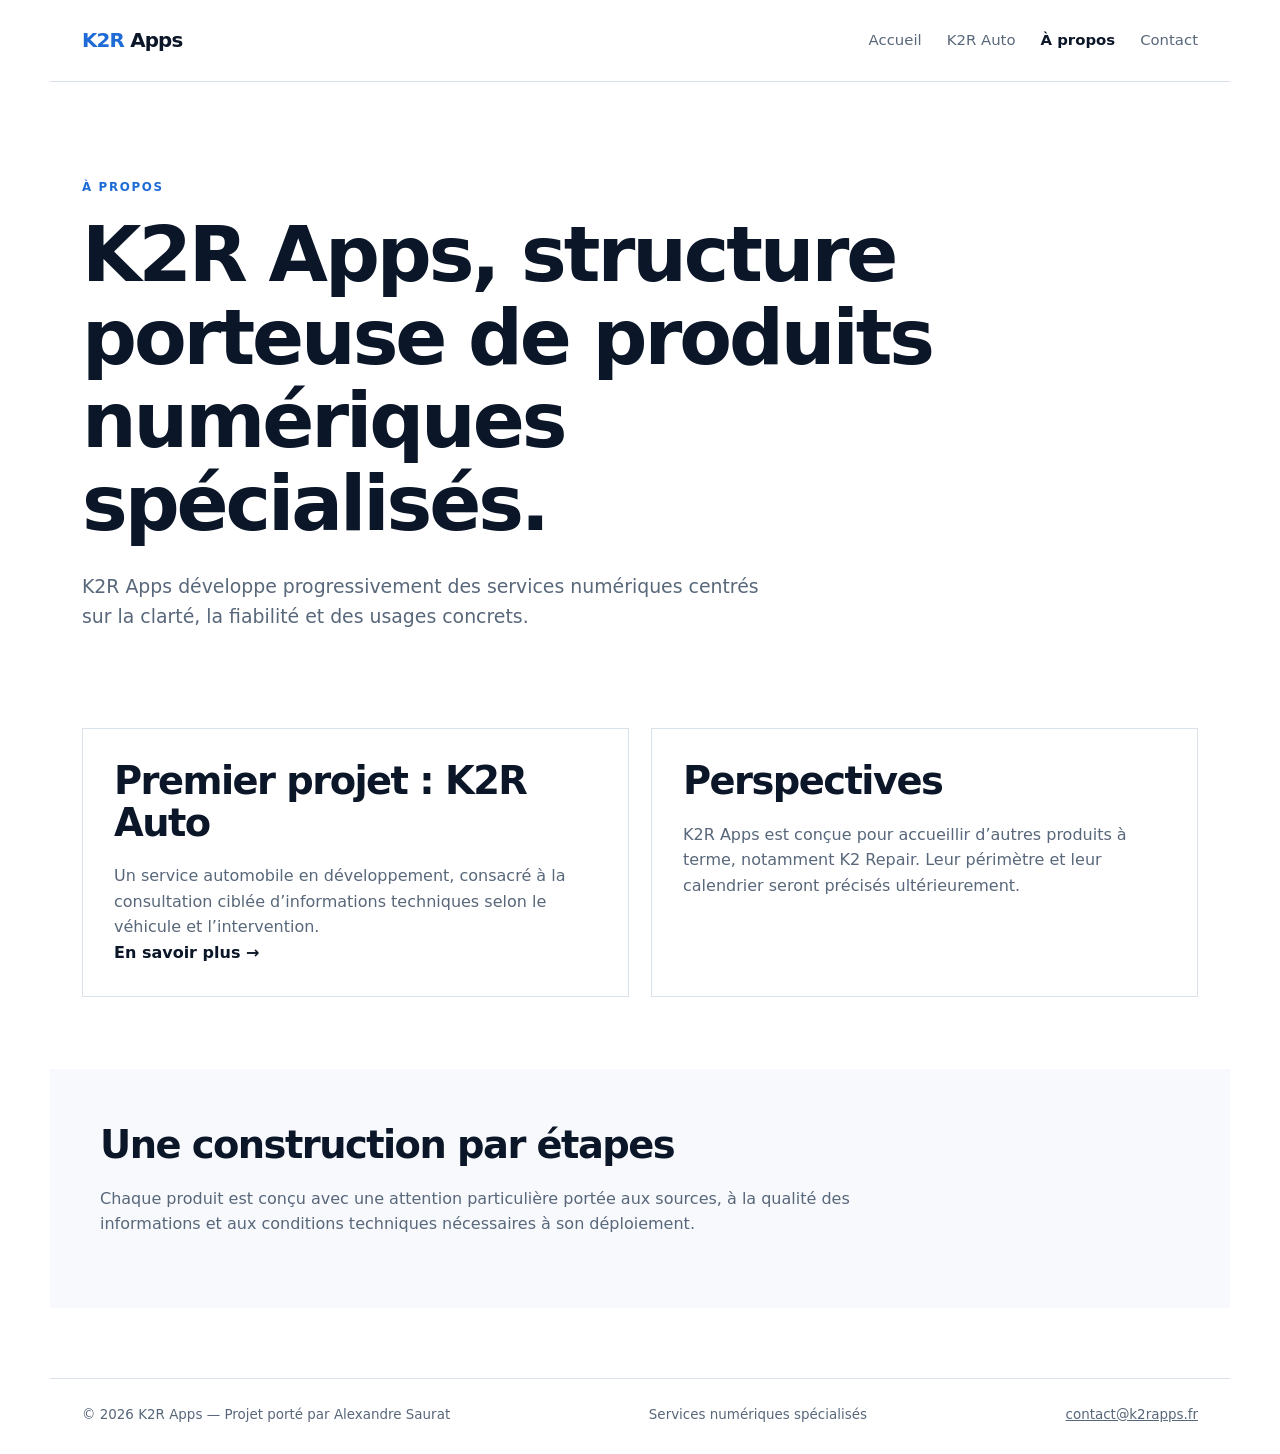
==== a-propos/index.html @ a56dbc2f "Publication initiale du site K2R Apps" ====
<!doctype html><html lang="fr"><head><meta charset="utf-8"><meta name="viewport" content="width=device-width,initial-scale=1"><meta name="description" content="À propos de K2R Apps."><title>À propos — K2R Apps</title><link rel="stylesheet" href="../styles.css"></head><body><header><a class="brand" href="../index.html"><span>K2R</span> Apps</a><nav aria-label="Navigation principale"><a href="../index.html">Accueil</a><a href="../k2r-auto/index.html">K2R Auto</a><a class="active" href="index.html">À propos</a><a href="../contact/index.html">Contact</a></nav></header><main><section class="page-head"><p class="eyebrow">À propos</p><h1>K2R Apps, structure porteuse de produits numériques spécialisés.</h1><p class="lead">K2R Apps développe progressivement des services numériques centrés sur la clarté, la fiabilité et des usages concrets.</p></section><section class="grid two"><article><h2>Premier projet : K2R Auto</h2><p>Un service automobile en développement, consacré à la consultation ciblée d’informations techniques selon le véhicule et l’intervention.</p><a class="text-link" href="../k2r-auto/index.html">En savoir plus →</a></article><article><h2>Perspectives</h2><p>K2R Apps est conçue pour accueillir d’autres produits à terme, notamment K2 Repair. Leur périmètre et leur calendrier seront précisés ultérieurement.</p></article></section><section class="plain"><h2>Une construction par étapes</h2><p>Chaque produit est conçu avec une attention particulière portée aux sources, à la qualité des informations et aux conditions techniques nécessaires à son déploiement.</p></section></main><footer><span>© 2026 K2R Apps</span><span>Services numériques spécialisés</span><a href="../contact/index.html">contact@k2rapps.fr</a></footer></body></html>
---- styles.css ----
:root{--ink:#0b1628;--navy:#10233e;--blue:#1e6bd6;--line:#d9e1eb;--muted:#58677a;--paper:#f7f9fc;--white:#fff}*{box-sizing:border-box}body{margin:0;color:var(--ink);background:var(--white);font-family:Inter,ui-sans-serif,system-ui,-apple-system,BlinkMacSystemFont,"Segoe UI",sans-serif;font-size:16px;line-height:1.6}header,main,footer{max-width:1180px;margin:auto;padding-left:32px;padding-right:32px}header{height:82px;display:flex;justify-content:space-between;align-items:center;border-bottom:1px solid var(--line)}.brand{font-weight:760;font-size:1.24rem;color:var(--ink);text-decoration:none;letter-spacing:-.04em}.brand span{color:var(--blue)}nav{display:flex;gap:25px}nav a{color:var(--muted);text-decoration:none;font-size:.93rem}nav a:hover,nav .active{color:var(--ink);font-weight:650}.hero{padding:116px 0 102px;max-width:880px}.eyebrow{font-size:.74rem;text-transform:uppercase;letter-spacing:.14em;font-weight:750;color:var(--blue);margin:0 0 17px}h1,h2,h3{letter-spacing:-.04em;line-height:1.08;margin:0 0 20px}h1{font-size:clamp(2.7rem,6vw,5.35rem);max-width:950px}h2{font-size:clamp(1.8rem,3vw,2.8rem)}h3{font-size:1.23rem}.lead{font-size:1.18rem;color:var(--muted);max-width:690px;margin:25px 0}.actions{display:flex;gap:28px;align-items:center;margin-top:38px}.button{background:var(--blue);color:white;text-decoration:none;padding:13px 20px;border-radius:4px;font-weight:650}.text-link{color:var(--ink);font-weight:650;text-decoration:none}.principle{background:var(--navy);color:white;padding:65px;display:grid;grid-template-columns:1.2fr .8fr;gap:60px;margin:0 -32px 72px}.principle h2{font-size:clamp(2rem,4vw,3.7rem)}.principle p{color:#c8d4e3;margin:0;font-size:1.1rem}.grid{display:grid;gap:22px;margin:0 0 72px}.grid.three{grid-template-columns:repeat(3,1fr)}.grid.two{grid-template-columns:repeat(2,1fr)}article{border:1px solid var(--line);padding:31px;background:white}article p{color:var(--muted);margin:0}.dark{background:var(--navy);border-color:var(--navy);color:white}.dark p{color:#c8d4e3}.page-head{padding:96px 0 72px;max-width:920px}.process{display:grid;grid-template-columns:repeat(3,1fr);border-top:1px solid var(--line);border-bottom:1px solid var(--line);margin-bottom:72px}.process div{padding:29px 27px 29px 0}.process div+div{border-left:1px solid var(--line);padding-left:27px}.process span{color:var(--blue);font-weight:750;font-size:.8rem}.process h2{font-size:1.55rem;margin:8px 0}.process p{color:var(--muted);margin:0}ul{padding-left:20px;color:var(--muted)}li{margin:8px 0}.plain{background:var(--paper);padding:55px 50px;margin:0 -32px 70px}.plain p{max-width:760px;color:var(--muted)}.status{font-weight:650;color:var(--ink)!important}.contact{min-height:calc(100vh - 170px);padding:112px 0}.email{font-size:clamp(1.7rem,4vw,3.2rem);font-weight:700;color:var(--blue);text-decoration:none;letter-spacing:-.04em}.note{max-width:650px;color:var(--muted);margin-top:45px}footer{border-top:1px solid var(--line);display:flex;justify-content:space-between;gap:20px;padding-top:25px;padding-bottom:28px;color:var(--muted);font-size:.84rem}footer a{color:var(--muted)}@media(max-width:700px){header,main,footer{padding-left:20px;padding-right:20px}header{height:auto;min-height:76px;align-items:flex-start;padding-top:20px;padding-bottom:18px;gap:16px;flex-direction:column}nav{gap:16px;flex-wrap:wrap;font-size:.9rem}.hero{padding:74px 0}.principle{margin-left:-20px;margin-right:-20px;padding:42px 20px;display:block}.principle div{margin-top:24px}.grid.three,.grid.two,.process{grid-template-columns:1fr}.process div+div{border-left:0;border-top:1px solid var(--line);padding-left:0}.plain{margin-left:-20px;margin-right:-20px;padding:42px 20px}.page-head{padding:66px 0 52px}.contact{padding:70px 0}footer{flex-direction:column;gap:5px}.actions{flex-wrap:wrap}}
.principle{grid-template-columns:1.1fr .9fr!important;align-items:center!important}.principle::after{content:"";display:block;width:100%;min-height:330px;background:url("process-diagram.svg") center/contain no-repeat}@media(max-width:700px){.principle::after{min-height:285px;margin-top:22px}}
.principle{grid-template-columns:minmax(280px,.95fr) minmax(280px,1.05fr)!important;gap:48px!important}.principle::before{content:"";display:block;grid-column:1;grid-row:1 / span 2;width:100%;min-height:365px;background:url("assets/k2r-auto-process.png") center/contain no-repeat}.principle::after{display:none!important}.principle>.eyebrow{grid-column:2;grid-row:1;margin:0 0 8px!important;align-self:end}.principle>div{grid-column:2;grid-row:2;align-self:start}.principle>div h2{margin-top:0}@media(max-width:700px){.principle{display:flex!important;flex-direction:column;gap:10px!important}.principle::before{width:100%;min-height:280px;order:0}.principle>.eyebrow{order:1;align-self:flex-start;margin-top:18px!important}.principle>div{order:2}}
.hero{max-width:790px!important;padding-top:104px!important;padding-bottom:112px!important}.hero h1{font-size:clamp(2.45rem,5vw,4.65rem)!important;max-width:760px}.hero .lead{margin-top:32px!important;margin-bottom:0}.hero .actions{margin-top:46px!important}.hero .eyebrow{display:flex;align-items:center;gap:10px}.hero .eyebrow::after{content:"";display:inline-block;width:30px;height:1px;background:var(--blue);box-shadow:7px 0 0 -2px var(--blue)}@media(max-width:700px){.hero{padding-top:70px!important;padding-bottom:82px!important}.hero h1{font-size:clamp(2.35rem,11vw,3.35rem)!important}.hero .lead{margin-top:27px!important}.hero .actions{margin-top:36px!important}}
.hero h1{max-width:700px!important;font-size:0!important;line-height:1.04!important}.hero h1::before,.hero h1::after{display:block;letter-spacing:-.045em;color:var(--ink)}.hero h1::before{content:"Rendre l’information technique plus accessible.";font-size:clamp(2.45rem,5vw,4.4rem)}.hero h1::after{content:"Sans compromis sur sa fiabilité.";font-size:clamp(2rem,3.9vw,3.5rem);margin-top:.38em}@media(max-width:700px){.hero h1::before{font-size:clamp(2.35rem,10.5vw,3.25rem)}.hero h1::after{font-size:clamp(1.85rem,8.5vw,2.7rem)}}
footer span:first-child{font-size:0}footer span:first-child::after{content:"© 2026 K2R Apps — Projet porté par Alexandre Saurat";font-size:.84rem}
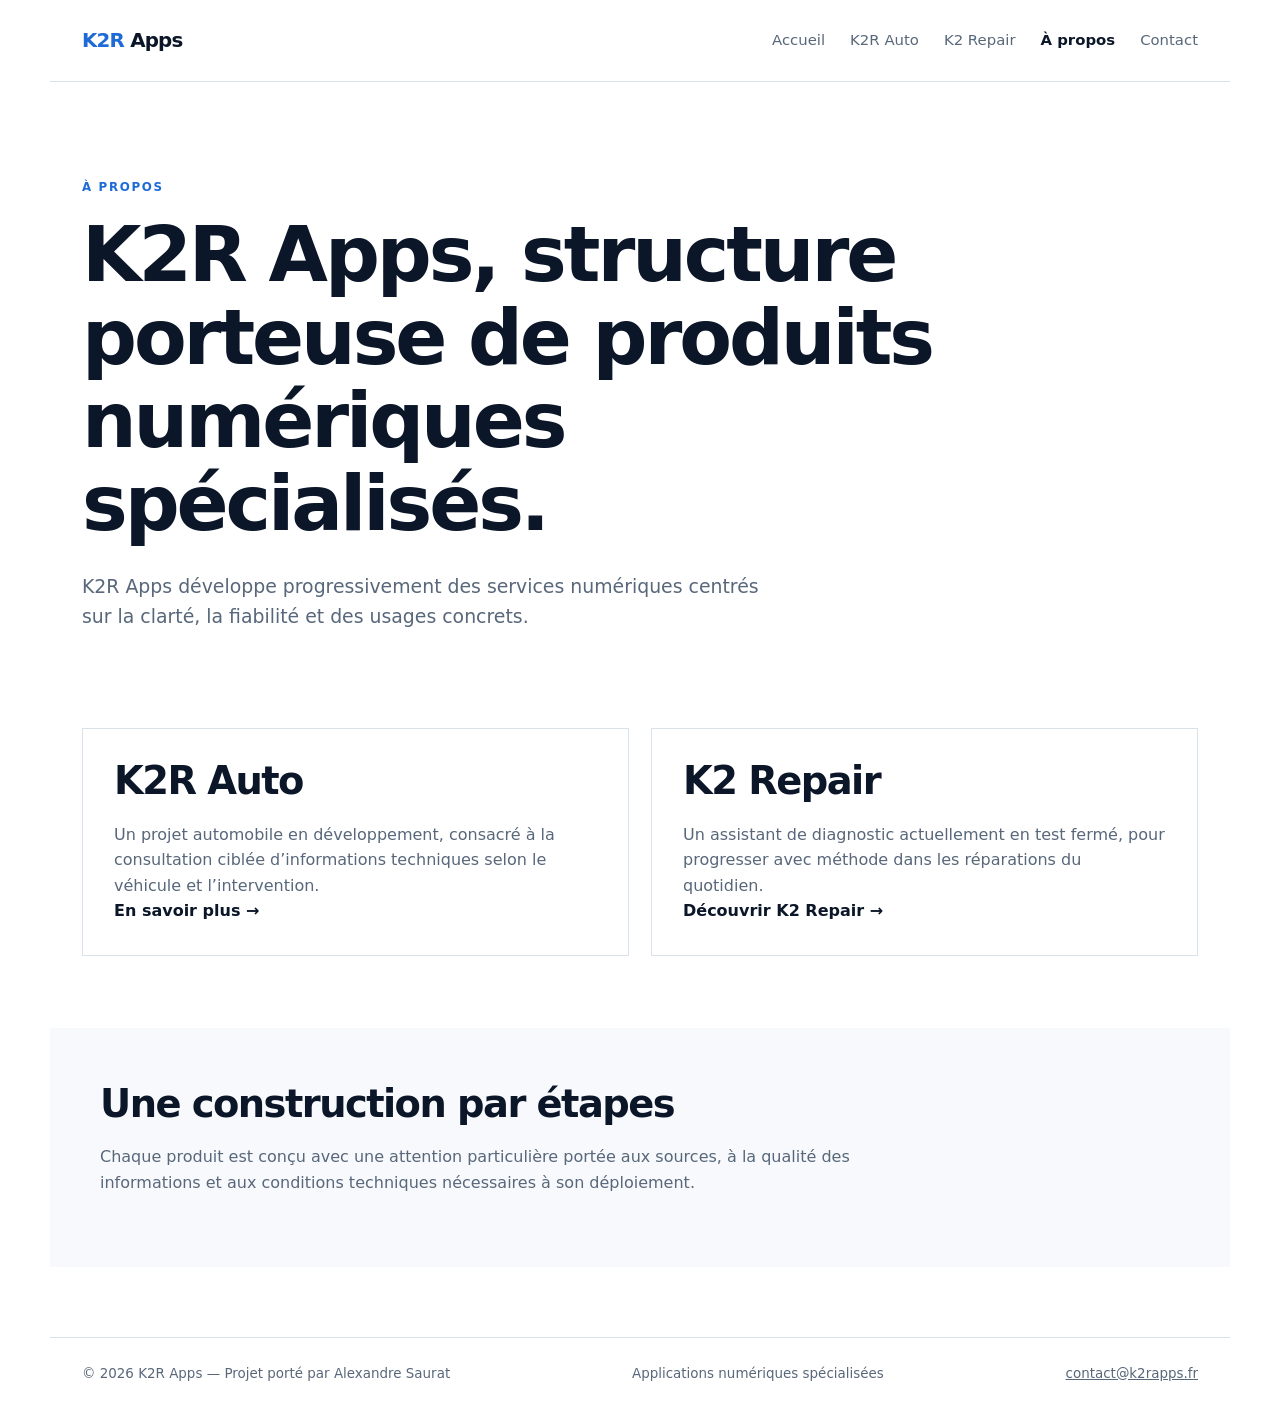
==== commit be54da32: "Refonte du site K2R Apps et ajout de K2 Repair" ====
--- a/a-propos/index.html
+++ b/a-propos/index.html
@@ -1 +1 @@
-<!doctype html><html lang="fr"><head><meta charset="utf-8"><meta name="viewport" content="width=device-width,initial-scale=1"><meta name="description" content="À propos de K2R Apps."><title>À propos — K2R Apps</title><link rel="stylesheet" href="../styles.css"></head><body><header><a class="brand" href="../index.html"><span>K2R</span> Apps</a><nav aria-label="Navigation principale"><a href="../index.html">Accueil</a><a href="../k2r-auto/index.html">K2R Auto</a><a class="active" href="index.html">À propos</a><a href="../contact/index.html">Contact</a></nav></header><main><section class="page-head"><p class="eyebrow">À propos</p><h1>K2R Apps, structure porteuse de produits numériques spécialisés.</h1><p class="lead">K2R Apps développe progressivement des services numériques centrés sur la clarté, la fiabilité et des usages concrets.</p></section><section class="grid two"><article><h2>Premier projet : K2R Auto</h2><p>Un service automobile en développement, consacré à la consultation ciblée d’informations techniques selon le véhicule et l’intervention.</p><a class="text-link" href="../k2r-auto/index.html">En savoir plus →</a></article><article><h2>Perspectives</h2><p>K2R Apps est conçue pour accueillir d’autres produits à terme, notamment K2 Repair. Leur périmètre et leur calendrier seront précisés ultérieurement.</p></article></section><section class="plain"><h2>Une construction par étapes</h2><p>Chaque produit est conçu avec une attention particulière portée aux sources, à la qualité des informations et aux conditions techniques nécessaires à son déploiement.</p></section></main><footer><span>© 2026 K2R Apps</span><span>Services numériques spécialisés</span><a href="../contact/index.html">contact@k2rapps.fr</a></footer></body></html>
+<!doctype html><html lang="fr"><head><meta charset="utf-8"><meta name="viewport" content="width=device-width,initial-scale=1"><meta name="description" content="À propos de K2R Apps."><title>À propos — K2R Apps</title><link rel="stylesheet" href="../styles.css"></head><body><header><a class="brand" href="../index.html"><span>K2R</span> Apps</a><nav aria-label="Navigation principale"><a href="../index.html">Accueil</a><a href="../k2r-auto/index.html">K2R Auto</a><a href="../k2-repair/index.html">K2 Repair</a><a class="active" href="index.html">À propos</a><a href="../contact/index.html">Contact</a></nav></header><main><section class="page-head"><p class="eyebrow">À propos</p><h1>K2R Apps, structure porteuse de produits numériques spécialisés.</h1><p class="lead">K2R Apps développe progressivement des services numériques centrés sur la clarté, la fiabilité et des usages concrets.</p></section><section class="grid two"><article><h2>K2R Auto</h2><p>Un projet automobile en développement, consacré à la consultation ciblée d’informations techniques selon le véhicule et l’intervention.</p><a class="text-link" href="../k2r-auto/index.html">En savoir plus →</a></article><article><h2>K2 Repair</h2><p>Un assistant de diagnostic actuellement en test fermé, pour progresser avec méthode dans les réparations du quotidien.</p><a class="text-link" href="../k2-repair/index.html">Découvrir K2 Repair →</a></article></section><section class="plain"><h2>Une construction par étapes</h2><p>Chaque produit est conçu avec une attention particulière portée aux sources, à la qualité des informations et aux conditions techniques nécessaires à son déploiement.</p></section></main><footer><span>© 2026 K2R Apps</span><span>Applications numériques spécialisées</span><a href="mailto:contact@k2rapps.fr">contact@k2rapps.fr</a></footer></body></html>
--- a/styles.css
+++ b/styles.css
@@ -4,3 +4,15 @@
 .hero{max-width:790px!important;padding-top:104px!important;padding-bottom:112px!important}.hero h1{font-size:clamp(2.45rem,5vw,4.65rem)!important;max-width:760px}.hero .lead{margin-top:32px!important;margin-bottom:0}.hero .actions{margin-top:46px!important}.hero .eyebrow{display:flex;align-items:center;gap:10px}.hero .eyebrow::after{content:"";display:inline-block;width:30px;height:1px;background:var(--blue);box-shadow:7px 0 0 -2px var(--blue)}@media(max-width:700px){.hero{padding-top:70px!important;padding-bottom:82px!important}.hero h1{font-size:clamp(2.35rem,11vw,3.35rem)!important}.hero .lead{margin-top:27px!important}.hero .actions{margin-top:36px!important}}
 .hero h1{max-width:700px!important;font-size:0!important;line-height:1.04!important}.hero h1::before,.hero h1::after{display:block;letter-spacing:-.045em;color:var(--ink)}.hero h1::before{content:"Rendre l’information technique plus accessible.";font-size:clamp(2.45rem,5vw,4.4rem)}.hero h1::after{content:"Sans compromis sur sa fiabilité.";font-size:clamp(2rem,3.9vw,3.5rem);margin-top:.38em}@media(max-width:700px){.hero h1::before{font-size:clamp(2.35rem,10.5vw,3.25rem)}.hero h1::after{font-size:clamp(1.85rem,8.5vw,2.7rem)}}
 footer span:first-child{font-size:0}footer span:first-child::after{content:"© 2026 K2R Apps — Projet porté par Alexandre Saurat";font-size:.84rem}
+
+/* K2 Repair — page produit indépendante */
+.repair-page{--repair-ink:#17312D;--repair-main:#08786A;--repair-pale:#E1F2EE;--repair-accent:#B7D86A;--repair-paper:#F6F7F4;--repair-line:#dbe5e1;background:var(--repair-paper);color:var(--repair-ink)}.repair-page header,.repair-page main,.repair-page footer{max-width:1240px}.repair-header{height:86px;border-bottom:1px solid var(--repair-line);display:flex;align-items:center;justify-content:space-between}.repair-brand{display:inline-flex;align-items:center;gap:10px;color:var(--repair-ink);font-weight:760;text-decoration:none;letter-spacing:-.03em;font-size:1.12rem}.repair-brand img{width:39px;height:39px;object-fit:contain;border-radius:11px}.repair-page nav{gap:27px;align-items:center}.repair-page nav a{color:#44605b;font-size:.9rem}.repair-page nav a:hover{color:var(--repair-ink)}.repair-page .repair-nav-cta{border:1px solid var(--repair-main);padding:9px 14px;border-radius:10px;color:var(--repair-main);font-weight:700}.repair-hero{min-height:655px;display:grid;grid-template-columns:1fr 1fr;gap:52px;align-items:center;padding:74px 0 88px}.repair-kicker{font-size:.74rem;text-transform:uppercase;letter-spacing:.13em;font-weight:800;color:var(--repair-main);margin:0 0 16px}.repair-hero h1,.repair-page h2,.repair-page h3{color:var(--repair-ink)}.repair-hero h1{font-size:clamp(3rem,6vw,5.45rem);max-width:620px;margin-bottom:17px}.repair-subtitle{font-weight:730;font-size:clamp(1.25rem,2vw,1.65rem);line-height:1.3;margin:0 0 18px;letter-spacing:-.02em}.repair-lead{max-width:550px;font-size:1.08rem;color:#55706a;margin:0 0 32px}.repair-button{display:inline-block;text-decoration:none;color:white;background:var(--repair-main);padding:14px 20px;border-radius:12px;font-weight:730;box-shadow:0 5px 12px rgba(8,120,106,.15)}.phone-stage{height:455px;position:relative;display:flex;align-items:center;justify-content:center}.phone{width:228px;height:447px;border:8px solid var(--repair-ink);border-radius:34px;background:var(--repair-ink);box-shadow:0 24px 45px rgba(23,49,45,.18);padding:6px;position:absolute}.phone::before{content:"";position:absolute;width:82px;height:17px;background:var(--repair-ink);border-radius:0 0 11px 11px;top:-1px;left:50%;transform:translateX(-50%);z-index:3}.phone-screen{height:100%;overflow:hidden;border-radius:23px;background:#fff;padding:32px 16px 15px}.phone-back{transform:translate(-111px,8px) rotate(-8deg);opacity:.92}.phone-front{transform:translate(74px,-9px) rotate(5deg)}.phone-top{display:flex;align-items:center;gap:7px;color:var(--repair-ink);font-size:.65rem;font-weight:750}.phone-top img{width:20px;height:20px;border-radius:6px}.phone-top i{width:7px;height:7px;border-radius:50%;background:var(--repair-accent);margin-left:auto}.phone-progress{height:5px;background:#e6efeb;border-radius:10px;margin:21px 0 17px}.phone-progress i{display:block;height:100%;width:48%;background:var(--repair-main);border-radius:inherit}.phone-label{font-size:.61rem;text-transform:uppercase;letter-spacing:.1em;color:var(--repair-main);font-weight:800;margin:0 0 7px}.phone-screen h3{font-size:1.18rem;line-height:1.1;letter-spacing:-.035em;margin:0 0 9px}.phone-text{font-size:.69rem;line-height:1.45;color:#5b716c;margin:0 0 15px}.phone-card{display:flex;flex-direction:column;gap:5px;background:var(--repair-pale);border-radius:13px;padding:12px;font-size:.68rem;line-height:1.35;color:#315550}.phone-card strong{font-size:.71rem;color:var(--repair-ink)}.phone-card.pale{margin:14px 0 10px}.phone-dot{width:8px;height:8px;background:var(--repair-accent);border-radius:50%}.phone-check{font-size:.67rem;color:#466761}.phone-check span{display:inline-grid;place-items:center;width:16px;height:16px;background:var(--repair-main);color:white;border-radius:50%;margin-right:5px}.phone button{border:0;background:var(--repair-main);color:#fff;font-weight:750;font-size:.72rem;width:100%;padding:11px;border-radius:10px;margin-top:19px}.repair-section{padding:95px 0}.repair-section-intro{max-width:680px;margin-bottom:42px}.repair-section-intro h2,.repair-safety h2,.repair-ending h2{font-size:clamp(2.15rem,4vw,3.8rem);margin-bottom:15px}.repair-section-intro>p:last-child{color:#55706a;max-width:580px;margin:0}.repair-steps{display:grid;grid-template-columns:repeat(4,1fr);gap:14px}.repair-steps article,.repair-columns article{border:1px solid var(--repair-line);border-radius:18px;padding:28px 24px;background:#fff}.step-number{color:var(--repair-main);font-size:.76rem;font-weight:800;letter-spacing:.11em}.repair-steps h3{font-size:1.2rem;margin:18px 0 10px}.repair-steps p{font-size:.93rem;line-height:1.55;color:#59716c}.repair-contrast{padding-top:80px}.repair-columns{display:grid;grid-template-columns:1fr 1fr;gap:18px}.column-label{margin:0 0 17px;font-weight:800;color:var(--repair-ink);font-size:1.15rem}.repair-columns ul{padding:0;margin:0;list-style:none;color:#4e6862}.repair-columns li{padding:10px 0 10px 25px;margin:0;border-top:1px solid var(--repair-line);position:relative}.repair-columns li::before{content:"✓";position:absolute;left:0;color:var(--repair-main);font-weight:800}.repair-dont{background:#fdfefd!important}.repair-dont li::before{content:"—";color:#688079}.repair-safety{display:flex;gap:26px;align-items:flex-start;margin:12px -32px 0;padding:55px 64px;background:var(--repair-pale)}.safety-mark{display:grid;place-items:center;flex:0 0 44px;height:44px;background:var(--repair-main);color:#fff;border-radius:14px;font-size:1.35rem;font-weight:800}.repair-safety .repair-kicker{margin-bottom:10px}.repair-safety h2{font-size:clamp(1.9rem,3vw,2.8rem);margin-bottom:12px}.repair-safety p:last-child{max-width:800px;color:#42635d;margin:0}.repair-ending{text-align:center;max-width:800px;margin:auto;padding:112px 0}.repair-ending h2{max-width:680px;margin-left:auto;margin-right:auto}.repair-ending>p:not(.repair-kicker){color:#55706a;max-width:600px;margin:0 auto 30px}.repair-footer{border-top:1px solid var(--repair-line);padding-top:25px;padding-bottom:28px;display:flex;align-items:center;justify-content:space-between;color:#55706a;font-size:.85rem}.repair-footer>div{display:flex;gap:22px}.repair-footer a{color:#55706a;text-decoration:none}.repair-footer .repair-brand{color:var(--repair-ink)}.repair-footer .repair-brand img{width:30px;height:30px;border-radius:9px}.repair-footer .repair-brand span{font-size:1rem}@media(max-width:850px){.repair-steps{grid-template-columns:repeat(2,1fr)}.repair-hero{gap:20px}.phone-stage{transform:scale(.87);transform-origin:center}}@media(max-width:700px){.repair-page header,.repair-page main,.repair-page footer{padding-left:20px;padding-right:20px}.repair-header{height:auto;padding-top:17px;padding-bottom:17px;gap:18px;align-items:flex-start;flex-direction:column}.repair-page nav{gap:14px}.repair-page nav a{font-size:.82rem}.repair-hero{display:flex;flex-direction:column;padding:66px 0 70px;gap:27px}.repair-hero h1{font-size:clamp(3rem,14vw,4.2rem)}.phone-stage{width:100%;height:395px;transform:scale(.85);margin:-8px 0 -28px}.repair-steps,.repair-columns{grid-template-columns:1fr}.repair-section{padding:66px 0}.repair-contrast{padding-top:15px}.repair-safety{margin-left:-20px;margin-right:-20px;padding:40px 20px;gap:16px}.repair-ending{padding:75px 0}.repair-footer{align-items:flex-start;flex-direction:column;gap:17px}.repair-footer>div{gap:17px;flex-wrap:wrap}}
+.phone.phone-shot{padding:5px}.phone.phone-shot .phone-screen{padding:0;background:#fff}.phone.phone-shot img{display:block;width:100%;height:100%;object-fit:cover;object-position:center top}.repair-identity{margin:0 -32px;padding:0;background:#06120f}.repair-identity img{display:block;width:100%;max-height:390px;object-fit:cover;object-position:center}@media(max-width:700px){.repair-identity{margin-left:-20px;margin-right:-20px}.repair-identity img{min-height:180px;object-fit:cover}}
+.repair-modal{display:none;position:fixed;inset:0;z-index:20;align-items:center;justify-content:center;padding:20px}.repair-modal:target{display:flex}.repair-modal-backdrop{position:absolute;inset:0;background:rgba(23,49,45,.56)}.repair-modal-card{position:relative;z-index:1;width:min(430px,100%);border-radius:22px;background:#fff;padding:34px;box-shadow:0 22px 60px rgba(23,49,45,.25)}.repair-modal-card>img{width:47px;height:47px;border-radius:14px;object-fit:contain;margin-bottom:24px}.repair-modal-card .repair-kicker{margin-bottom:10px}.repair-modal-card h2{font-size:2rem;margin-bottom:12px}.repair-modal-card p:not(.repair-kicker){color:#55706a;margin:0 0 25px}.repair-modal-close{position:absolute;right:16px;top:12px;color:#55706a;text-decoration:none;font-size:1.8rem;line-height:1}.repair-modal-button{display:inline-block;background:var(--repair-main);color:#fff;text-decoration:none;padding:12px 17px;border-radius:11px;font-weight:750}
+
+/* Accueil K2R Apps */
+.apps-home{background:#fbfcfe}.apps-home .apps-hero{display:grid;grid-template-columns:minmax(0,1.25fr) minmax(270px,.75fr);gap:70px;align-items:center;padding:108px 0 88px}.apps-home .apps-hero h1{font-size:clamp(3rem,5.7vw,5.3rem);max-width:760px}.apps-compass{border:1px solid var(--line);padding:34px;background:#fff;display:flex;flex-direction:column;align-items:flex-start}.apps-compass p{color:var(--muted);font-size:.76rem;text-transform:uppercase;letter-spacing:.1em;font-weight:750;margin:0 0 25px}.apps-compass strong{font-size:1.42rem;letter-spacing:-.035em}.apps-compass span{color:var(--blue);font-size:1.35rem;margin:6px 0}.apps-intro{border-top:1px solid var(--line);border-bottom:1px solid var(--line);display:grid;grid-template-columns:.65fr 1.35fr;gap:55px;padding:55px 0}.apps-intro h2,.section-heading h2{font-size:clamp(2rem,3.5vw,3.4rem)}.apps-intro p:last-child{max-width:680px;font-size:1.08rem;color:var(--muted);margin:0}.products{padding:94px 0 76px}.section-heading{max-width:650px;margin-bottom:34px}.product-grid{display:grid;grid-template-columns:1.05fr .95fr;gap:22px}.product-card{min-height:360px;padding:38px;display:flex;flex-direction:column;border:1px solid var(--line);background:#fff}.product-card h3{font-size:clamp(2rem,3.5vw,3rem);margin:12px 0}.product-card>p:not(.product-status){max-width:520px;color:var(--muted);font-size:1.05rem}.product-status{font-size:.73rem;text-transform:uppercase;letter-spacing:.13em;font-weight:800;color:var(--blue);margin:0}.product-card .text-link{margin-top:auto;padding-top:28px}.auto-card{background:var(--navy);border-color:var(--navy);color:#fff}.auto-card h3{color:#fff}.auto-card>p:not(.product-status){color:#c8d4e3}.auto-card .product-status{color:#83b4ff}.auto-card .text-link{color:#fff}.mini-flow{margin:19px 0 0;display:flex;gap:9px;align-items:center;flex-wrap:wrap;font-size:.78rem;color:#c8d4e3}.mini-flow span{border:1px solid rgba(255,255,255,.25);padding:5px 7px}.mini-flow i{color:#83b4ff;font-style:normal}.repair-card{background:#f7fbfa}.repair-card>img{width:47px;height:47px;object-fit:contain;border-radius:13px;margin-bottom:17px}.repair-card .product-status{color:#08786a}.apps-principles{padding:0 0 82px;display:grid;grid-template-columns:repeat(3,1fr);gap:22px}.apps-principles article{background:transparent;border:0;padding:0}.apps-principles span{color:var(--blue);font-size:.75rem;font-weight:800;letter-spacing:.12em}.apps-principles h3{margin:13px 0 9px}.apps-principles p{color:var(--muted);margin:0}
+
+/* K2R Auto */
+.auto-page{background:#fff}.auto-hero{padding:94px 0 80px;display:grid;grid-template-columns:1fr 1fr;gap:58px;align-items:center}.auto-hero h1{font-size:clamp(2.8rem,5.1vw,4.85rem);max-width:730px}.auto-visual{min-height:430px;background:var(--navy);display:grid;place-items:center;padding:40px}.auto-visual img{width:100%;max-width:520px;height:auto;object-fit:contain}.auto-principle{margin:0 -32px;padding:76px max(32px,calc((100vw - 1180px)/2 + 32px));background:#f2f6fb}.auto-principle>h2{font-size:clamp(2.3rem,4.4vw,4.25rem);max-width:840px}.auto-principle>p:last-of-type{max-width:720px;color:var(--muted);font-size:1.1rem}.auto-steps{display:grid;grid-template-columns:repeat(3,1fr);gap:0;margin-top:48px;border-top:1px solid var(--line);border-bottom:1px solid var(--line)}.auto-steps article{border:0;background:transparent;padding:28px 26px 28px 0}.auto-steps article+article{border-left:1px solid var(--line);padding-left:26px}.auto-steps span{font-size:.78rem;font-weight:800;color:var(--blue)}.auto-steps h3{font-size:1.45rem;margin:9px 0}.auto-steps p{margin:0;color:var(--muted)}.auto-content{padding:85px 0;display:grid;grid-template-columns:1fr 1fr;gap:22px}.auto-content article{padding:38px;border:1px solid var(--line)}.auto-content h2{font-size:clamp(1.9rem,3.1vw,3rem)}.auto-content ul{margin-bottom:0}.auto-trust{background:var(--navy)!important;border-color:var(--navy)!important;color:#fff}.auto-trust h2{color:#fff}.auto-trust p:last-child{color:#c8d4e3;font-size:1.08rem}.auto-trust .eyebrow{color:#83b4ff}.auto-status{margin:0 -32px 76px;padding:59px max(32px,calc((100vw - 1180px)/2 + 32px));background:var(--paper)}.auto-status h2{font-size:clamp(2rem,3.8vw,3.5rem);max-width:700px}.auto-status p:last-child{max-width:780px;color:var(--muted);font-size:1.08rem;margin-bottom:0}
+@media(max-width:850px){.apps-home .apps-hero,.auto-hero{grid-template-columns:1fr;gap:35px}.apps-compass{max-width:460px}.product-grid{grid-template-columns:1fr}.auto-visual{max-width:650px;width:100%;min-height:340px}.apps-principles{grid-template-columns:1fr}.auto-content{grid-template-columns:1fr}}@media(max-width:700px){.apps-home .apps-hero{padding:67px 0}.apps-intro{display:block;padding:44px 0}.apps-intro .eyebrow{margin-bottom:18px}.products{padding:65px 0}.product-card{min-height:315px;padding:28px}.apps-principles{padding-bottom:62px}.auto-hero{padding:65px 0}.auto-visual{min-height:280px;padding:25px;margin:0 -20px;width:calc(100% + 40px)}.auto-principle{margin-left:-20px;margin-right:-20px;padding:53px 20px}.auto-steps{grid-template-columns:1fr;margin-top:35px}.auto-steps article{padding:23px 0}.auto-steps article+article{border-left:0;border-top:1px solid var(--line);padding-left:0}.auto-content{padding:62px 0}.auto-content article{padding:28px}.auto-status{margin-left:-20px;margin-right:-20px;padding:45px 20px;margin-bottom:62px}.repair-page .repair-header{align-items:flex-start}.repair-page .repair-header nav{gap:16px}}
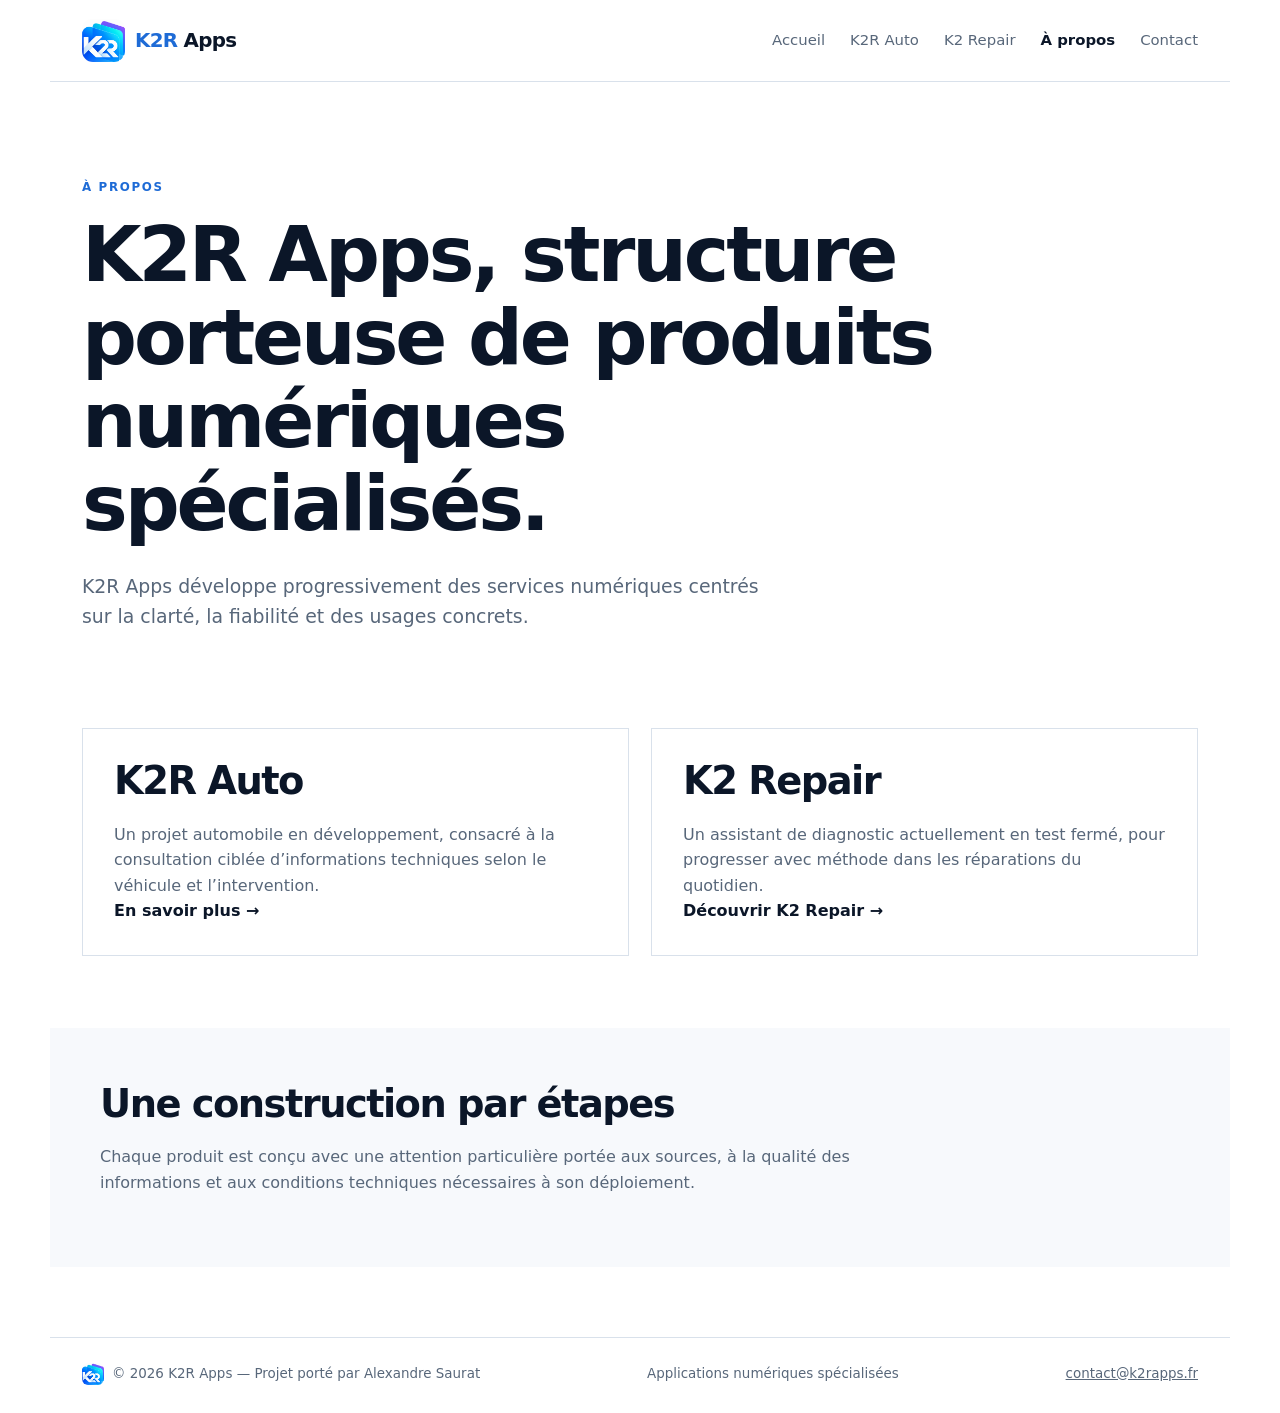
==== commit 9113514f: "feat: integrate K2R Apps brand logo" ====
--- a/a-propos/index.html
+++ b/a-propos/index.html
@@ -1 +1 @@
-<!doctype html><html lang="fr"><head><meta charset="utf-8"><meta name="viewport" content="width=device-width,initial-scale=1"><meta name="description" content="À propos de K2R Apps."><title>À propos — K2R Apps</title><link rel="stylesheet" href="../styles.css"></head><body><header><a class="brand" href="../index.html"><span>K2R</span> Apps</a><nav aria-label="Navigation principale"><a href="../index.html">Accueil</a><a href="../k2r-auto/index.html">K2R Auto</a><a href="../k2-repair/index.html">K2 Repair</a><a class="active" href="index.html">À propos</a><a href="../contact/index.html">Contact</a></nav></header><main><section class="page-head"><p class="eyebrow">À propos</p><h1>K2R Apps, structure porteuse de produits numériques spécialisés.</h1><p class="lead">K2R Apps développe progressivement des services numériques centrés sur la clarté, la fiabilité et des usages concrets.</p></section><section class="grid two"><article><h2>K2R Auto</h2><p>Un projet automobile en développement, consacré à la consultation ciblée d’informations techniques selon le véhicule et l’intervention.</p><a class="text-link" href="../k2r-auto/index.html">En savoir plus →</a></article><article><h2>K2 Repair</h2><p>Un assistant de diagnostic actuellement en test fermé, pour progresser avec méthode dans les réparations du quotidien.</p><a class="text-link" href="../k2-repair/index.html">Découvrir K2 Repair →</a></article></section><section class="plain"><h2>Une construction par étapes</h2><p>Chaque produit est conçu avec une attention particulière portée aux sources, à la qualité des informations et aux conditions techniques nécessaires à son déploiement.</p></section></main><footer><span>© 2026 K2R Apps</span><span>Applications numériques spécialisées</span><a href="mailto:contact@k2rapps.fr">contact@k2rapps.fr</a></footer></body></html>
+<!doctype html><html lang="fr"><head><meta charset="utf-8"><meta name="viewport" content="width=device-width,initial-scale=1"><meta name="description" content="À propos de K2R Apps."><title>À propos — K2R Apps</title><link rel="stylesheet" href="../styles.css"></head><body><header><a class="brand" href="../index.html"><span class="brand-mark"><img src="../assets/branding/k2r-apps-logo.png" alt=""></span><span class="brand-wordmark"><span>K2R</span> Apps</span></a><nav aria-label="Navigation principale"><a href="../index.html">Accueil</a><a href="../k2r-auto/index.html">K2R Auto</a><a href="../k2-repair/index.html">K2 Repair</a><a class="active" href="index.html">À propos</a><a href="../contact/index.html">Contact</a></nav></header><main><section class="page-head"><p class="eyebrow">À propos</p><h1>K2R Apps, structure porteuse de produits numériques spécialisés.</h1><p class="lead">K2R Apps développe progressivement des services numériques centrés sur la clarté, la fiabilité et des usages concrets.</p></section><section class="grid two"><article><h2>K2R Auto</h2><p>Un projet automobile en développement, consacré à la consultation ciblée d’informations techniques selon le véhicule et l’intervention.</p><a class="text-link" href="../k2r-auto/index.html">En savoir plus →</a></article><article><h2>K2 Repair</h2><p>Un assistant de diagnostic actuellement en test fermé, pour progresser avec méthode dans les réparations du quotidien.</p><a class="text-link" href="../k2-repair/index.html">Découvrir K2 Repair →</a></article></section><section class="plain"><h2>Une construction par étapes</h2><p>Chaque produit est conçu avec une attention particulière portée aux sources, à la qualité des informations et aux conditions techniques nécessaires à son déploiement.</p></section></main><footer><span class="footer-brand"><span class="footer-mark"><img src="../assets/branding/k2r-apps-logo.png" alt=""></span><span>© 2026 K2R Apps — Projet porté par Alexandre Saurat</span></span><span>Applications numériques spécialisées</span><a href="mailto:contact@k2rapps.fr">contact@k2rapps.fr</a></footer></body></html>
--- a/styles.css
+++ b/styles.css
@@ -16,3 +16,6 @@
 /* K2R Auto */
 .auto-page{background:#fff}.auto-hero{padding:94px 0 80px;display:grid;grid-template-columns:1fr 1fr;gap:58px;align-items:center}.auto-hero h1{font-size:clamp(2.8rem,5.1vw,4.85rem);max-width:730px}.auto-visual{min-height:430px;background:var(--navy);display:grid;place-items:center;padding:40px}.auto-visual img{width:100%;max-width:520px;height:auto;object-fit:contain}.auto-principle{margin:0 -32px;padding:76px max(32px,calc((100vw - 1180px)/2 + 32px));background:#f2f6fb}.auto-principle>h2{font-size:clamp(2.3rem,4.4vw,4.25rem);max-width:840px}.auto-principle>p:last-of-type{max-width:720px;color:var(--muted);font-size:1.1rem}.auto-steps{display:grid;grid-template-columns:repeat(3,1fr);gap:0;margin-top:48px;border-top:1px solid var(--line);border-bottom:1px solid var(--line)}.auto-steps article{border:0;background:transparent;padding:28px 26px 28px 0}.auto-steps article+article{border-left:1px solid var(--line);padding-left:26px}.auto-steps span{font-size:.78rem;font-weight:800;color:var(--blue)}.auto-steps h3{font-size:1.45rem;margin:9px 0}.auto-steps p{margin:0;color:var(--muted)}.auto-content{padding:85px 0;display:grid;grid-template-columns:1fr 1fr;gap:22px}.auto-content article{padding:38px;border:1px solid var(--line)}.auto-content h2{font-size:clamp(1.9rem,3.1vw,3rem)}.auto-content ul{margin-bottom:0}.auto-trust{background:var(--navy)!important;border-color:var(--navy)!important;color:#fff}.auto-trust h2{color:#fff}.auto-trust p:last-child{color:#c8d4e3;font-size:1.08rem}.auto-trust .eyebrow{color:#83b4ff}.auto-status{margin:0 -32px 76px;padding:59px max(32px,calc((100vw - 1180px)/2 + 32px));background:var(--paper)}.auto-status h2{font-size:clamp(2rem,3.8vw,3.5rem);max-width:700px}.auto-status p:last-child{max-width:780px;color:var(--muted);font-size:1.08rem;margin-bottom:0}
 @media(max-width:850px){.apps-home .apps-hero,.auto-hero{grid-template-columns:1fr;gap:35px}.apps-compass{max-width:460px}.product-grid{grid-template-columns:1fr}.auto-visual{max-width:650px;width:100%;min-height:340px}.apps-principles{grid-template-columns:1fr}.auto-content{grid-template-columns:1fr}}@media(max-width:700px){.apps-home .apps-hero{padding:67px 0}.apps-intro{display:block;padding:44px 0}.apps-intro .eyebrow{margin-bottom:18px}.products{padding:65px 0}.product-card{min-height:315px;padding:28px}.apps-principles{padding-bottom:62px}.auto-hero{padding:65px 0}.auto-visual{min-height:280px;padding:25px;margin:0 -20px;width:calc(100% + 40px)}.auto-principle{margin-left:-20px;margin-right:-20px;padding:53px 20px}.auto-steps{grid-template-columns:1fr;margin-top:35px}.auto-steps article{padding:23px 0}.auto-steps article+article{border-left:0;border-top:1px solid var(--line);padding-left:0}.auto-content{padding:62px 0}.auto-content article{padding:28px}.auto-status{margin-left:-20px;margin-right:-20px;padding:45px 20px;margin-bottom:62px}.repair-page .repair-header{align-items:flex-start}.repair-page .repair-header nav{gap:16px}}
+
+/* Identité visuelle K2R Apps */
+.brand{display:inline-flex;align-items:center;gap:10px;letter-spacing:-.035em}.brand .brand-mark{display:inline-block;flex:0 0 43px;width:43px;height:43px;overflow:hidden;border-radius:11px}.brand .brand-mark img{display:block;width:82px;max-width:none;height:auto;transform:translate(-19px,-9px)}.brand .brand-wordmark{color:var(--ink)}.brand .brand-wordmark span{color:var(--blue)}.footer-brand{display:inline-flex;align-items:center;gap:8px;font-size:.84rem!important}.footer-brand::after{display:none!important}.footer-mark{display:inline-block;flex:0 0 22px;width:22px;height:22px;overflow:hidden;border-radius:6px}.footer-mark img{display:block;width:42px;max-width:none;height:auto;transform:translate(-10px,-5px)}@media(max-width:700px){.brand .brand-mark{flex-basis:39px;width:39px;height:39px}.brand .brand-mark img{width:75px;transform:translate(-18px,-8px)}}
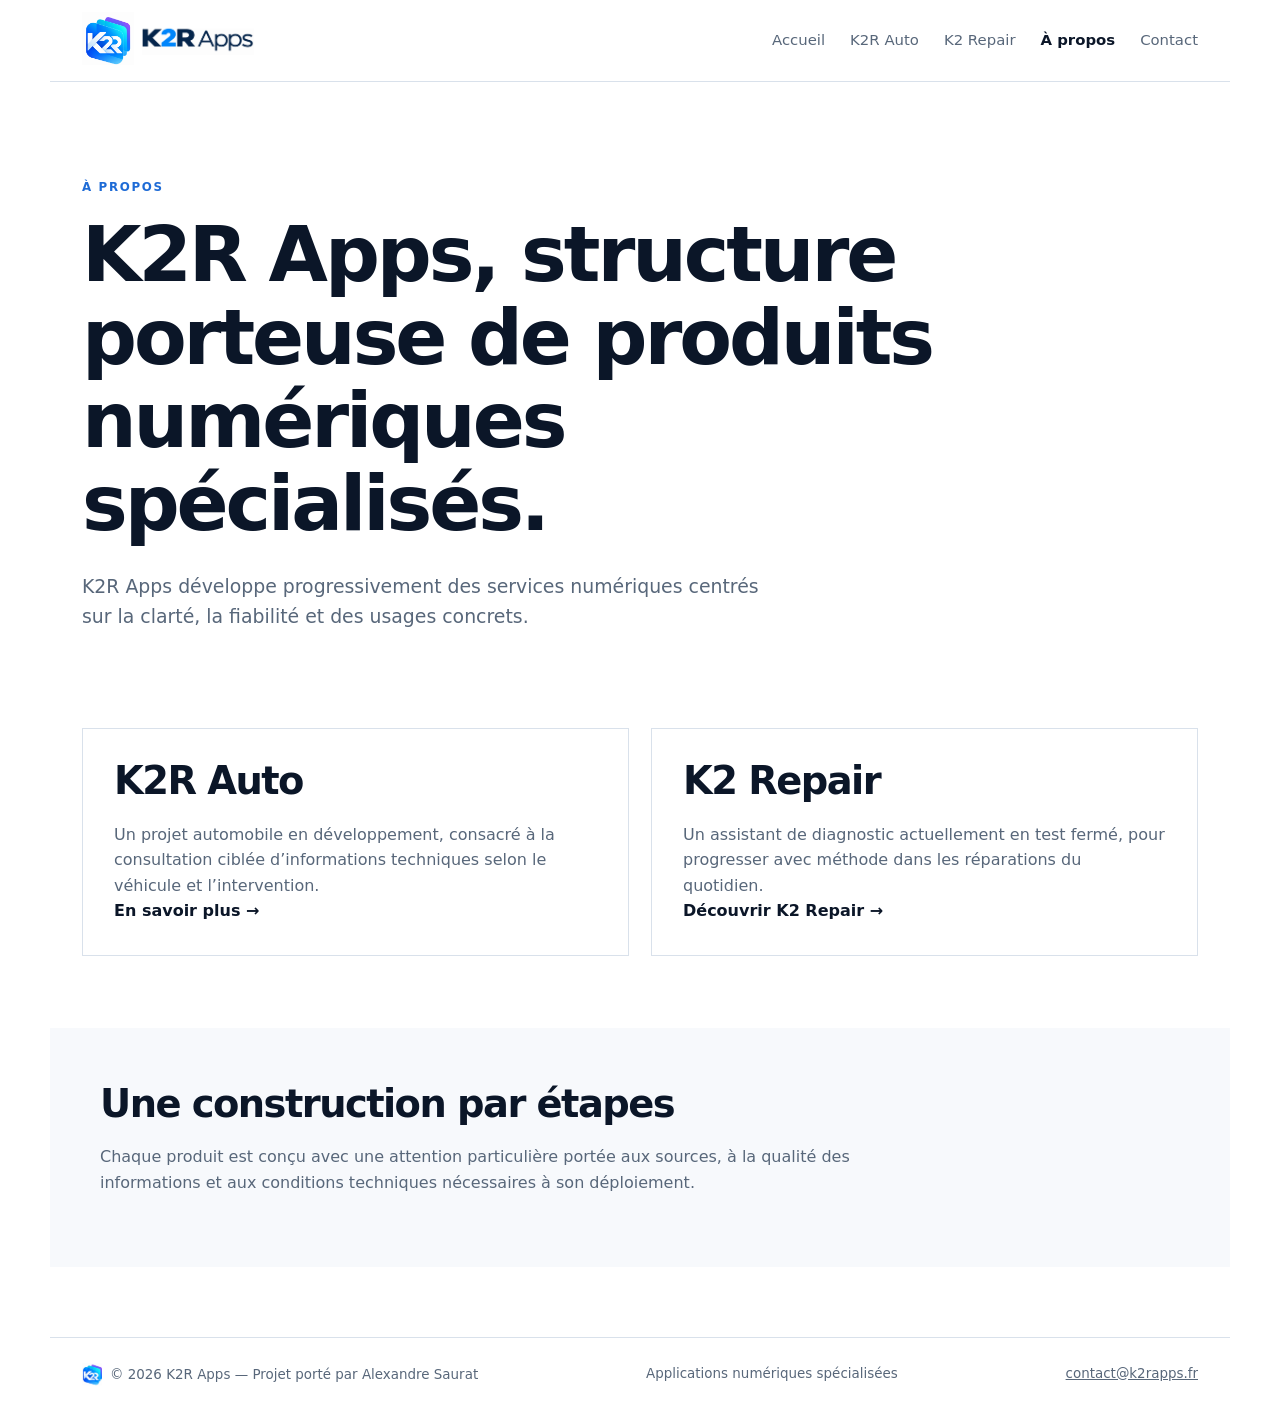
==== commit a6d0437a: "fix: use complete K2R Apps logo assets" ====
--- a/a-propos/index.html
+++ b/a-propos/index.html
@@ -1 +1 @@
-<!doctype html><html lang="fr"><head><meta charset="utf-8"><meta name="viewport" content="width=device-width,initial-scale=1"><meta name="description" content="À propos de K2R Apps."><title>À propos — K2R Apps</title><link rel="stylesheet" href="../styles.css"></head><body><header><a class="brand" href="../index.html"><span class="brand-mark"><img src="../assets/branding/k2r-apps-logo.png" alt=""></span><span class="brand-wordmark"><span>K2R</span> Apps</span></a><nav aria-label="Navigation principale"><a href="../index.html">Accueil</a><a href="../k2r-auto/index.html">K2R Auto</a><a href="../k2-repair/index.html">K2 Repair</a><a class="active" href="index.html">À propos</a><a href="../contact/index.html">Contact</a></nav></header><main><section class="page-head"><p class="eyebrow">À propos</p><h1>K2R Apps, structure porteuse de produits numériques spécialisés.</h1><p class="lead">K2R Apps développe progressivement des services numériques centrés sur la clarté, la fiabilité et des usages concrets.</p></section><section class="grid two"><article><h2>K2R Auto</h2><p>Un projet automobile en développement, consacré à la consultation ciblée d’informations techniques selon le véhicule et l’intervention.</p><a class="text-link" href="../k2r-auto/index.html">En savoir plus →</a></article><article><h2>K2 Repair</h2><p>Un assistant de diagnostic actuellement en test fermé, pour progresser avec méthode dans les réparations du quotidien.</p><a class="text-link" href="../k2-repair/index.html">Découvrir K2 Repair →</a></article></section><section class="plain"><h2>Une construction par étapes</h2><p>Chaque produit est conçu avec une attention particulière portée aux sources, à la qualité des informations et aux conditions techniques nécessaires à son déploiement.</p></section></main><footer><span class="footer-brand"><span class="footer-mark"><img src="../assets/branding/k2r-apps-logo.png" alt=""></span><span>© 2026 K2R Apps — Projet porté par Alexandre Saurat</span></span><span>Applications numériques spécialisées</span><a href="mailto:contact@k2rapps.fr">contact@k2rapps.fr</a></footer></body></html>
+<!doctype html><html lang="fr"><head><meta charset="utf-8"><meta name="viewport" content="width=device-width,initial-scale=1"><meta name="description" content="À propos de K2R Apps."><title>À propos — K2R Apps</title><link rel="stylesheet" href="../styles.css"></head><body><header><a class="brand" href="../index.html"><span class="brand-mark"><img src="../assets/branding/k2r-apps-symbol.png" alt=""></span><span class="brand-wordmark"><img src="../assets/branding/k2r-apps-wordmark.png" alt="K2R Apps"></span></a><nav aria-label="Navigation principale"><a href="../index.html">Accueil</a><a href="../k2r-auto/index.html">K2R Auto</a><a href="../k2-repair/index.html">K2 Repair</a><a class="active" href="index.html">À propos</a><a href="../contact/index.html">Contact</a></nav></header><main><section class="page-head"><p class="eyebrow">À propos</p><h1>K2R Apps, structure porteuse de produits numériques spécialisés.</h1><p class="lead">K2R Apps développe progressivement des services numériques centrés sur la clarté, la fiabilité et des usages concrets.</p></section><section class="grid two"><article><h2>K2R Auto</h2><p>Un projet automobile en développement, consacré à la consultation ciblée d’informations techniques selon le véhicule et l’intervention.</p><a class="text-link" href="../k2r-auto/index.html">En savoir plus →</a></article><article><h2>K2 Repair</h2><p>Un assistant de diagnostic actuellement en test fermé, pour progresser avec méthode dans les réparations du quotidien.</p><a class="text-link" href="../k2-repair/index.html">Découvrir K2 Repair →</a></article></section><section class="plain"><h2>Une construction par étapes</h2><p>Chaque produit est conçu avec une attention particulière portée aux sources, à la qualité des informations et aux conditions techniques nécessaires à son déploiement.</p></section></main><footer><span class="footer-brand"><span class="footer-mark"><img src="../assets/branding/k2r-apps-symbol.png" alt=""></span><span>© 2026 K2R Apps — Projet porté par Alexandre Saurat</span></span><span>Applications numériques spécialisées</span><a href="mailto:contact@k2rapps.fr">contact@k2rapps.fr</a></footer></body></html>
--- a/styles.css
+++ b/styles.css
@@ -19,3 +19,6 @@
 
 /* Identité visuelle K2R Apps */
 .brand{display:inline-flex;align-items:center;gap:10px;letter-spacing:-.035em}.brand .brand-mark{display:inline-block;flex:0 0 43px;width:43px;height:43px;overflow:hidden;border-radius:11px}.brand .brand-mark img{display:block;width:82px;max-width:none;height:auto;transform:translate(-19px,-9px)}.brand .brand-wordmark{color:var(--ink)}.brand .brand-wordmark span{color:var(--blue)}.footer-brand{display:inline-flex;align-items:center;gap:8px;font-size:.84rem!important}.footer-brand::after{display:none!important}.footer-mark{display:inline-block;flex:0 0 22px;width:22px;height:22px;overflow:hidden;border-radius:6px}.footer-mark img{display:block;width:42px;max-width:none;height:auto;transform:translate(-10px,-5px)}@media(max-width:700px){.brand .brand-mark{flex-basis:39px;width:39px;height:39px}.brand .brand-mark img{width:75px;transform:translate(-18px,-8px)}}
+
+/* Logo officiel : symbole entier et mot-symbole séparé, sans découpe du symbole. */
+.brand{gap:8px}.brand .brand-mark{flex-basis:52px;width:52px;height:58px;border-radius:0}.brand .brand-mark img{width:82px;transform:translate(-15px,-6px)}.brand .brand-wordmark{display:inline-block;flex:0 0 112px;width:112px;height:29px;overflow:hidden}.brand .brand-wordmark img{display:block;width:112px;max-width:none;height:auto;transform:translateY(-17px)}.footer-mark{flex-basis:20px;width:20px;height:24px;border-radius:0}.footer-mark img{width:35px;transform:translate(-7px,-3px)}@media(max-width:700px){.brand .brand-mark{flex-basis:45px;width:45px;height:51px}.brand .brand-mark img{width:70px;transform:translate(-12px,-5px)}.brand .brand-wordmark{flex-basis:100px;width:100px;height:27px}.brand .brand-wordmark img{width:100px;transform:translateY(-15px)}}
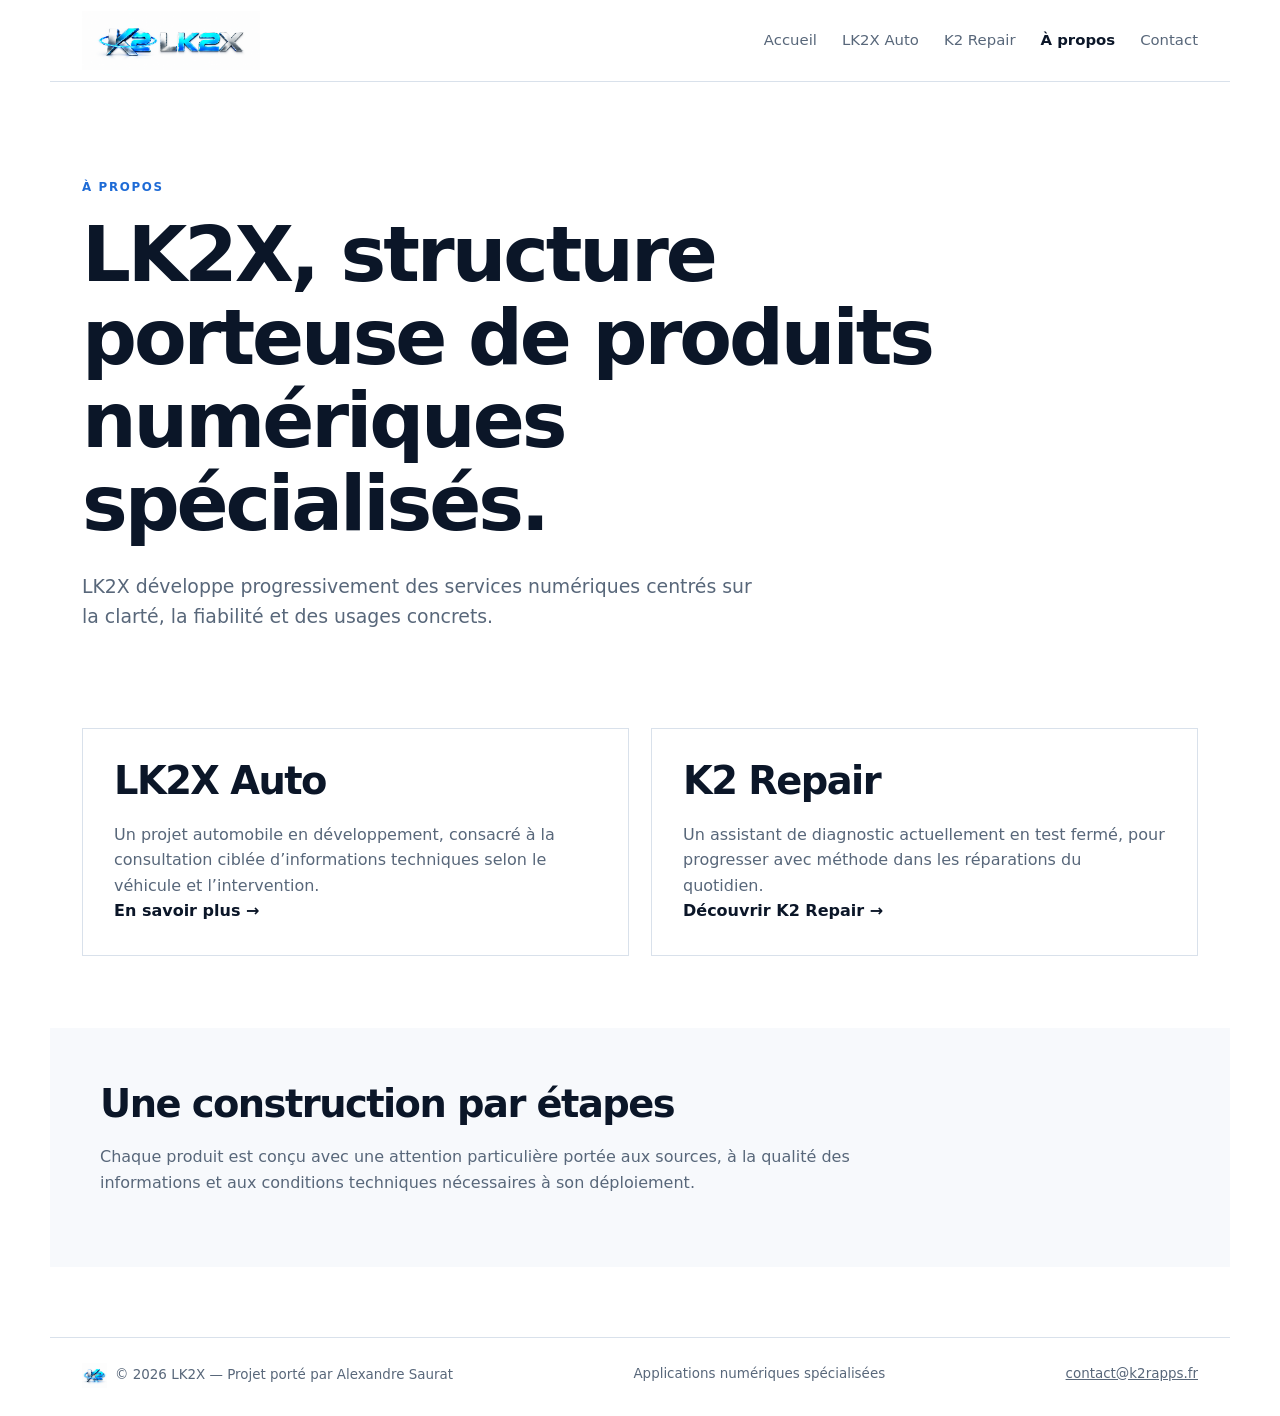
==== commit b709a457: "Migrate public identity to LK2X" ====
--- a/a-propos/index.html
+++ b/a-propos/index.html
@@ -1 +1 @@
-<!doctype html><html lang="fr"><head><meta charset="utf-8"><meta name="viewport" content="width=device-width,initial-scale=1"><meta name="description" content="À propos de K2R Apps."><title>À propos — K2R Apps</title><link rel="stylesheet" href="../styles.css"></head><body><header><a class="brand" href="../index.html"><span class="brand-mark"><img src="../assets/branding/k2r-apps-symbol.png" alt=""></span><span class="brand-wordmark"><img src="../assets/branding/k2r-apps-wordmark.png" alt="K2R Apps"></span></a><nav aria-label="Navigation principale"><a href="../index.html">Accueil</a><a href="../k2r-auto/index.html">K2R Auto</a><a href="../k2-repair/index.html">K2 Repair</a><a class="active" href="index.html">À propos</a><a href="../contact/index.html">Contact</a></nav></header><main><section class="page-head"><p class="eyebrow">À propos</p><h1>K2R Apps, structure porteuse de produits numériques spécialisés.</h1><p class="lead">K2R Apps développe progressivement des services numériques centrés sur la clarté, la fiabilité et des usages concrets.</p></section><section class="grid two"><article><h2>K2R Auto</h2><p>Un projet automobile en développement, consacré à la consultation ciblée d’informations techniques selon le véhicule et l’intervention.</p><a class="text-link" href="../k2r-auto/index.html">En savoir plus →</a></article><article><h2>K2 Repair</h2><p>Un assistant de diagnostic actuellement en test fermé, pour progresser avec méthode dans les réparations du quotidien.</p><a class="text-link" href="../k2-repair/index.html">Découvrir K2 Repair →</a></article></section><section class="plain"><h2>Une construction par étapes</h2><p>Chaque produit est conçu avec une attention particulière portée aux sources, à la qualité des informations et aux conditions techniques nécessaires à son déploiement.</p></section></main><footer><span class="footer-brand"><span class="footer-mark"><img src="../assets/branding/k2r-apps-symbol.png" alt=""></span><span>© 2026 K2R Apps — Projet porté par Alexandre Saurat</span></span><span>Applications numériques spécialisées</span><a href="mailto:contact@k2rapps.fr">contact@k2rapps.fr</a></footer></body></html>
+<!doctype html><html lang="fr"><head><meta charset="utf-8"><meta name="viewport" content="width=device-width,initial-scale=1"><meta name="description" content="À propos de LK2X."><meta property="og:title" content="À propos — LK2X"><link rel="canonical" href="https://lk2x.fr/a-propos/"><title>À propos — LK2X</title><link rel="stylesheet" href="../styles.css"></head><body><header><a class="brand brand-lk2x" href="../index.html" aria-label="LK2X, accueil"><img class="brand-logo" src="../assets/branding/lk2x-logo-horizontal-light.png" alt="LK2X"></a><nav aria-label="Navigation principale"><a href="../index.html">Accueil</a><a href="../k2r-auto/index.html">LK2X Auto</a><a href="../k2-repair/index.html">K2 Repair</a><a class="active" href="index.html">À propos</a><a href="../contact/index.html">Contact</a></nav></header><main><section class="page-head"><p class="eyebrow">À propos</p><h1>LK2X, structure porteuse de produits numériques spécialisés.</h1><p class="lead">LK2X développe progressivement des services numériques centrés sur la clarté, la fiabilité et des usages concrets.</p></section><section class="grid two"><article><h2>LK2X Auto</h2><p>Un projet automobile en développement, consacré à la consultation ciblée d’informations techniques selon le véhicule et l’intervention.</p><a class="text-link" href="../k2r-auto/index.html">En savoir plus →</a></article><article><h2>K2 Repair</h2><p>Un assistant de diagnostic actuellement en test fermé, pour progresser avec méthode dans les réparations du quotidien.</p><a class="text-link" href="../k2-repair/index.html">Découvrir K2 Repair →</a></article></section><section class="plain"><h2>Une construction par étapes</h2><p>Chaque produit est conçu avec une attention particulière portée aux sources, à la qualité des informations et aux conditions techniques nécessaires à son déploiement.</p></section></main><footer><span class="footer-brand"><img class="footer-logo" src="../assets/branding/lk2x-logo-symbol-light.png" alt=""><span>© 2026 LK2X — Projet porté par Alexandre Saurat</span></span><span>Applications numériques spécialisées</span><a href="mailto:contact@k2rapps.fr">contact@k2rapps.fr</a></footer></body></html>
--- a/styles.css
+++ b/styles.css
@@ -22,3 +22,6 @@
 
 /* Logo officiel : symbole entier et mot-symbole séparé, sans découpe du symbole. */
 .brand{gap:8px}.brand .brand-mark{flex-basis:52px;width:52px;height:58px;border-radius:0}.brand .brand-mark img{width:82px;transform:translate(-15px,-6px)}.brand .brand-wordmark{display:inline-block;flex:0 0 112px;width:112px;height:29px;overflow:hidden}.brand .brand-wordmark img{display:block;width:112px;max-width:none;height:auto;transform:translateY(-17px)}.footer-mark{flex-basis:20px;width:20px;height:24px;border-radius:0}.footer-mark img{width:35px;transform:translate(-7px,-3px)}@media(max-width:700px){.brand .brand-mark{flex-basis:45px;width:45px;height:51px}.brand .brand-mark img{width:70px;transform:translate(-12px,-5px)}.brand .brand-wordmark{flex-basis:100px;width:100px;height:27px}.brand .brand-wordmark img{width:100px;transform:translateY(-15px)}}
+
+/* Identité LK2X : logo officiel entier, sans découpe. */
+.brand.brand-lk2x{display:inline-flex;align-items:center;width:178px;height:62px;overflow:visible}.brand.brand-lk2x .brand-logo{display:block;width:178px;height:62px;object-fit:contain}.footer-brand{font-size:.84rem!important}.footer-brand>span{font-size:.84rem!important}.footer-brand .footer-logo{display:block;width:25px;height:25px;object-fit:contain}.footer-brand::after{display:none!important}@media(max-width:700px){.brand.brand-lk2x{width:148px;height:54px}.brand.brand-lk2x .brand-logo{width:148px;height:54px}}
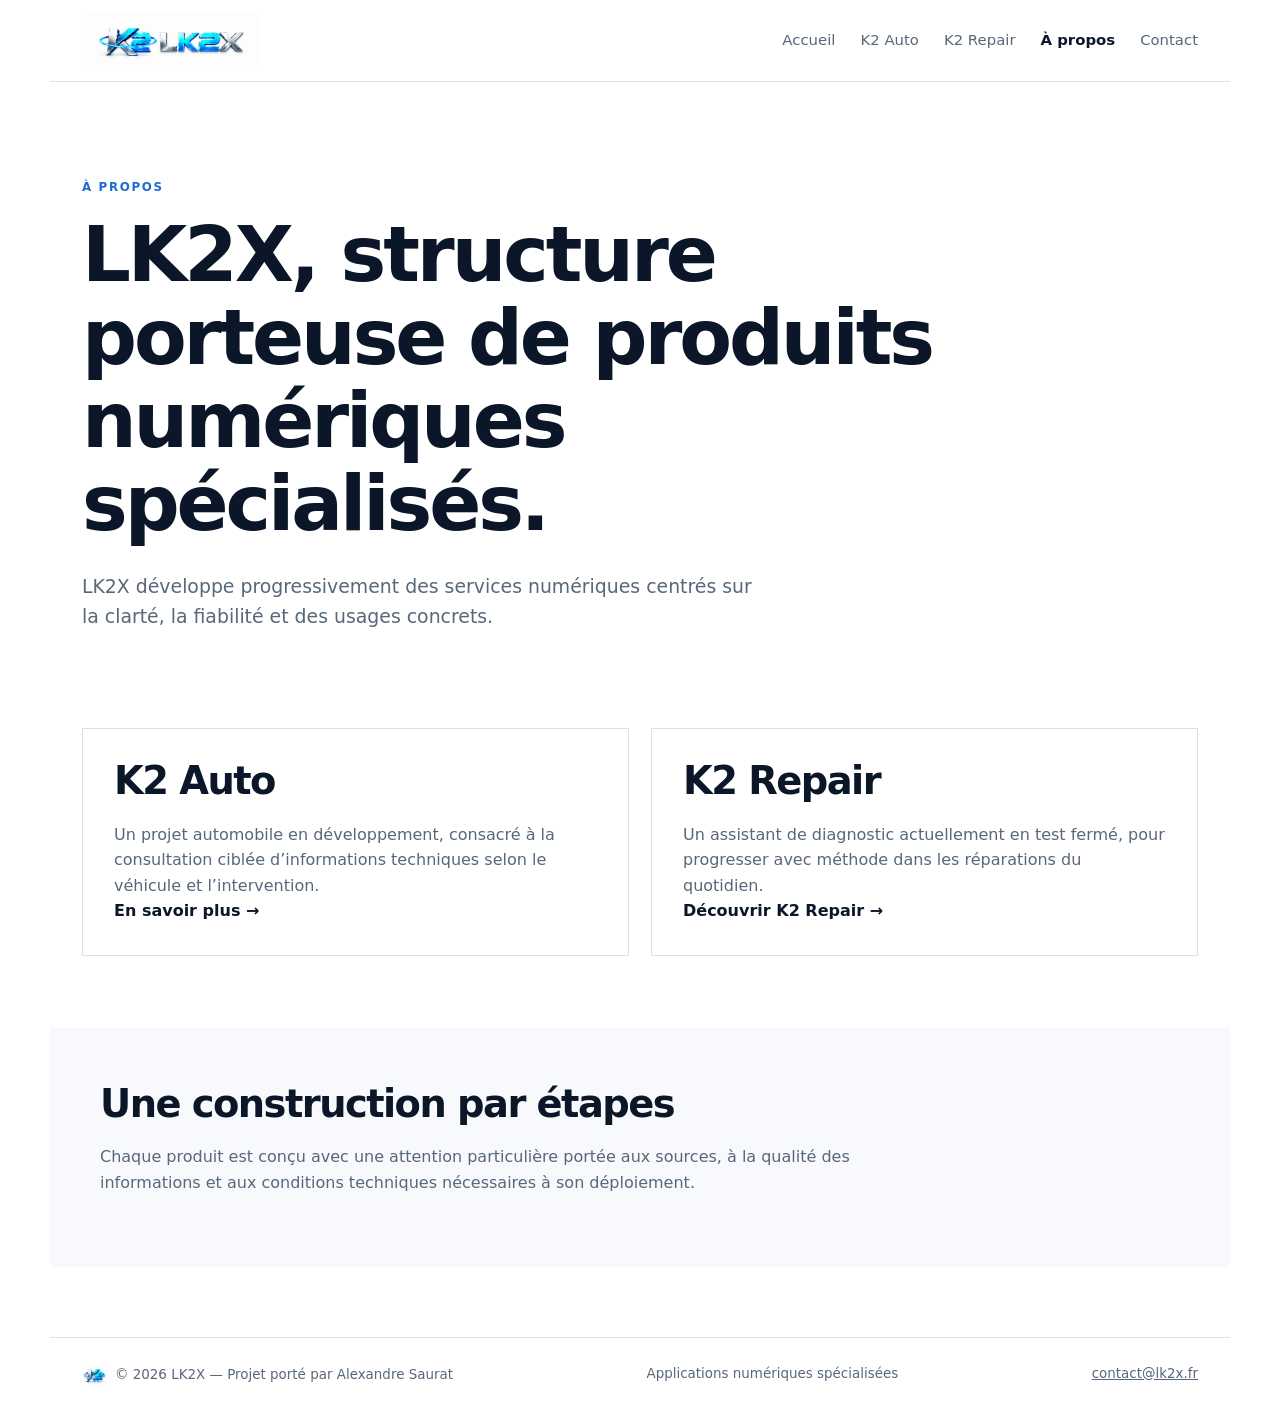
==== commit c10e859b: "Rename public auto product to K2 Auto" ====
--- a/a-propos/index.html
+++ b/a-propos/index.html
@@ -1 +1,83 @@
-<!doctype html><html lang="fr"><head><meta charset="utf-8"><meta name="viewport" content="width=device-width,initial-scale=1"><meta name="description" content="À propos de LK2X."><meta property="og:title" content="À propos — LK2X"><link rel="canonical" href="https://lk2x.fr/a-propos/"><title>À propos — LK2X</title><link rel="stylesheet" href="../styles.css"></head><body><header><a class="brand brand-lk2x" href="../index.html" aria-label="LK2X, accueil"><img class="brand-logo" src="../assets/branding/lk2x-logo-horizontal-light.png" alt="LK2X"></a><nav aria-label="Navigation principale"><a href="../index.html">Accueil</a><a href="../k2r-auto/index.html">LK2X Auto</a><a href="../k2-repair/index.html">K2 Repair</a><a class="active" href="index.html">À propos</a><a href="../contact/index.html">Contact</a></nav></header><main><section class="page-head"><p class="eyebrow">À propos</p><h1>LK2X, structure porteuse de produits numériques spécialisés.</h1><p class="lead">LK2X développe progressivement des services numériques centrés sur la clarté, la fiabilité et des usages concrets.</p></section><section class="grid two"><article><h2>LK2X Auto</h2><p>Un projet automobile en développement, consacré à la consultation ciblée d’informations techniques selon le véhicule et l’intervention.</p><a class="text-link" href="../k2r-auto/index.html">En savoir plus →</a></article><article><h2>K2 Repair</h2><p>Un assistant de diagnostic actuellement en test fermé, pour progresser avec méthode dans les réparations du quotidien.</p><a class="text-link" href="../k2-repair/index.html">Découvrir K2 Repair →</a></article></section><section class="plain"><h2>Une construction par étapes</h2><p>Chaque produit est conçu avec une attention particulière portée aux sources, à la qualité des informations et aux conditions techniques nécessaires à son déploiement.</p></section></main><footer><span class="footer-brand"><img class="footer-logo" src="../assets/branding/lk2x-logo-symbol-light.png" alt=""><span>© 2026 LK2X — Projet porté par Alexandre Saurat</span></span><span>Applications numériques spécialisées</span><a href="mailto:contact@k2rapps.fr">contact@k2rapps.fr</a></footer></body></html>
+<!doctype html>
+<html lang="fr">
+  <head>
+    <meta charset="utf-8" />
+    <meta name="viewport" content="width=device-width,initial-scale=1" />
+    <meta name="description" content="À propos de LK2X." />
+    <meta property="og:title" content="À propos — LK2X" />
+    <link rel="canonical" href="https://lk2x.fr/a-propos/" />
+    <title>À propos — LK2X</title>
+    <link rel="stylesheet" href="../styles.css" />
+  </head>
+  <body>
+    <header>
+      <a
+        class="brand brand-lk2x"
+        href="../index.html"
+        aria-label="LK2X, accueil"
+        ><img
+          class="brand-logo"
+          src="../assets/branding/lk2x-logo-horizontal-light.png"
+          alt="LK2X"
+      /></a>
+      <nav aria-label="Navigation principale">
+        <a href="../index.html">Accueil</a
+        ><a href="../k2r-auto/index.html">K2 Auto</a
+        ><a href="../k2-repair/index.html">K2 Repair</a
+        ><a class="active" href="index.html">À propos</a
+        ><a href="../contact/index.html">Contact</a>
+      </nav>
+    </header>
+    <main>
+      <section class="page-head">
+        <p class="eyebrow">À propos</p>
+        <h1>LK2X, structure porteuse de produits numériques spécialisés.</h1>
+        <p class="lead">
+          LK2X développe progressivement des services numériques centrés sur la
+          clarté, la fiabilité et des usages concrets.
+        </p>
+      </section>
+      <section class="grid two">
+        <article>
+          <h2>K2 Auto</h2>
+          <p>
+            Un projet automobile en développement, consacré à la consultation
+            ciblée d’informations techniques selon le véhicule et
+            l’intervention.
+          </p>
+          <a class="text-link" href="../k2r-auto/index.html"
+            >En savoir plus →</a
+          >
+        </article>
+        <article>
+          <h2>K2 Repair</h2>
+          <p>
+            Un assistant de diagnostic actuellement en test fermé, pour
+            progresser avec méthode dans les réparations du quotidien.
+          </p>
+          <a class="text-link" href="../k2-repair/index.html"
+            >Découvrir K2 Repair →</a
+          >
+        </article>
+      </section>
+      <section class="plain">
+        <h2>Une construction par étapes</h2>
+        <p>
+          Chaque produit est conçu avec une attention particulière portée aux
+          sources, à la qualité des informations et aux conditions techniques
+          nécessaires à son déploiement.
+        </p>
+      </section>
+    </main>
+    <footer>
+      <span class="footer-brand"
+        ><img
+          class="footer-logo"
+          src="../assets/branding/lk2x-logo-symbol-light.png"
+          alt=""
+        /><span>© 2026 LK2X — Projet porté par Alexandre Saurat</span></span
+      ><span>Applications numériques spécialisées</span
+      ><a href="mailto:contact@lk2x.fr">contact@lk2x.fr</a>
+    </footer>
+  </body>
+</html>
--- a/styles.css
+++ b/styles.css
@@ -1,27 +1,1584 @@
-:root{--ink:#0b1628;--navy:#10233e;--blue:#1e6bd6;--line:#d9e1eb;--muted:#58677a;--paper:#f7f9fc;--white:#fff}*{box-sizing:border-box}body{margin:0;color:var(--ink);background:var(--white);font-family:Inter,ui-sans-serif,system-ui,-apple-system,BlinkMacSystemFont,"Segoe UI",sans-serif;font-size:16px;line-height:1.6}header,main,footer{max-width:1180px;margin:auto;padding-left:32px;padding-right:32px}header{height:82px;display:flex;justify-content:space-between;align-items:center;border-bottom:1px solid var(--line)}.brand{font-weight:760;font-size:1.24rem;color:var(--ink);text-decoration:none;letter-spacing:-.04em}.brand span{color:var(--blue)}nav{display:flex;gap:25px}nav a{color:var(--muted);text-decoration:none;font-size:.93rem}nav a:hover,nav .active{color:var(--ink);font-weight:650}.hero{padding:116px 0 102px;max-width:880px}.eyebrow{font-size:.74rem;text-transform:uppercase;letter-spacing:.14em;font-weight:750;color:var(--blue);margin:0 0 17px}h1,h2,h3{letter-spacing:-.04em;line-height:1.08;margin:0 0 20px}h1{font-size:clamp(2.7rem,6vw,5.35rem);max-width:950px}h2{font-size:clamp(1.8rem,3vw,2.8rem)}h3{font-size:1.23rem}.lead{font-size:1.18rem;color:var(--muted);max-width:690px;margin:25px 0}.actions{display:flex;gap:28px;align-items:center;margin-top:38px}.button{background:var(--blue);color:white;text-decoration:none;padding:13px 20px;border-radius:4px;font-weight:650}.text-link{color:var(--ink);font-weight:650;text-decoration:none}.principle{background:var(--navy);color:white;padding:65px;display:grid;grid-template-columns:1.2fr .8fr;gap:60px;margin:0 -32px 72px}.principle h2{font-size:clamp(2rem,4vw,3.7rem)}.principle p{color:#c8d4e3;margin:0;font-size:1.1rem}.grid{display:grid;gap:22px;margin:0 0 72px}.grid.three{grid-template-columns:repeat(3,1fr)}.grid.two{grid-template-columns:repeat(2,1fr)}article{border:1px solid var(--line);padding:31px;background:white}article p{color:var(--muted);margin:0}.dark{background:var(--navy);border-color:var(--navy);color:white}.dark p{color:#c8d4e3}.page-head{padding:96px 0 72px;max-width:920px}.process{display:grid;grid-template-columns:repeat(3,1fr);border-top:1px solid var(--line);border-bottom:1px solid var(--line);margin-bottom:72px}.process div{padding:29px 27px 29px 0}.process div+div{border-left:1px solid var(--line);padding-left:27px}.process span{color:var(--blue);font-weight:750;font-size:.8rem}.process h2{font-size:1.55rem;margin:8px 0}.process p{color:var(--muted);margin:0}ul{padding-left:20px;color:var(--muted)}li{margin:8px 0}.plain{background:var(--paper);padding:55px 50px;margin:0 -32px 70px}.plain p{max-width:760px;color:var(--muted)}.status{font-weight:650;color:var(--ink)!important}.contact{min-height:calc(100vh - 170px);padding:112px 0}.email{font-size:clamp(1.7rem,4vw,3.2rem);font-weight:700;color:var(--blue);text-decoration:none;letter-spacing:-.04em}.note{max-width:650px;color:var(--muted);margin-top:45px}footer{border-top:1px solid var(--line);display:flex;justify-content:space-between;gap:20px;padding-top:25px;padding-bottom:28px;color:var(--muted);font-size:.84rem}footer a{color:var(--muted)}@media(max-width:700px){header,main,footer{padding-left:20px;padding-right:20px}header{height:auto;min-height:76px;align-items:flex-start;padding-top:20px;padding-bottom:18px;gap:16px;flex-direction:column}nav{gap:16px;flex-wrap:wrap;font-size:.9rem}.hero{padding:74px 0}.principle{margin-left:-20px;margin-right:-20px;padding:42px 20px;display:block}.principle div{margin-top:24px}.grid.three,.grid.two,.process{grid-template-columns:1fr}.process div+div{border-left:0;border-top:1px solid var(--line);padding-left:0}.plain{margin-left:-20px;margin-right:-20px;padding:42px 20px}.page-head{padding:66px 0 52px}.contact{padding:70px 0}footer{flex-direction:column;gap:5px}.actions{flex-wrap:wrap}}
-.principle{grid-template-columns:1.1fr .9fr!important;align-items:center!important}.principle::after{content:"";display:block;width:100%;min-height:330px;background:url("process-diagram.svg") center/contain no-repeat}@media(max-width:700px){.principle::after{min-height:285px;margin-top:22px}}
-.principle{grid-template-columns:minmax(280px,.95fr) minmax(280px,1.05fr)!important;gap:48px!important}.principle::before{content:"";display:block;grid-column:1;grid-row:1 / span 2;width:100%;min-height:365px;background:url("assets/k2r-auto-process.png") center/contain no-repeat}.principle::after{display:none!important}.principle>.eyebrow{grid-column:2;grid-row:1;margin:0 0 8px!important;align-self:end}.principle>div{grid-column:2;grid-row:2;align-self:start}.principle>div h2{margin-top:0}@media(max-width:700px){.principle{display:flex!important;flex-direction:column;gap:10px!important}.principle::before{width:100%;min-height:280px;order:0}.principle>.eyebrow{order:1;align-self:flex-start;margin-top:18px!important}.principle>div{order:2}}
-.hero{max-width:790px!important;padding-top:104px!important;padding-bottom:112px!important}.hero h1{font-size:clamp(2.45rem,5vw,4.65rem)!important;max-width:760px}.hero .lead{margin-top:32px!important;margin-bottom:0}.hero .actions{margin-top:46px!important}.hero .eyebrow{display:flex;align-items:center;gap:10px}.hero .eyebrow::after{content:"";display:inline-block;width:30px;height:1px;background:var(--blue);box-shadow:7px 0 0 -2px var(--blue)}@media(max-width:700px){.hero{padding-top:70px!important;padding-bottom:82px!important}.hero h1{font-size:clamp(2.35rem,11vw,3.35rem)!important}.hero .lead{margin-top:27px!important}.hero .actions{margin-top:36px!important}}
-.hero h1{max-width:700px!important;font-size:0!important;line-height:1.04!important}.hero h1::before,.hero h1::after{display:block;letter-spacing:-.045em;color:var(--ink)}.hero h1::before{content:"Rendre l’information technique plus accessible.";font-size:clamp(2.45rem,5vw,4.4rem)}.hero h1::after{content:"Sans compromis sur sa fiabilité.";font-size:clamp(2rem,3.9vw,3.5rem);margin-top:.38em}@media(max-width:700px){.hero h1::before{font-size:clamp(2.35rem,10.5vw,3.25rem)}.hero h1::after{font-size:clamp(1.85rem,8.5vw,2.7rem)}}
-footer span:first-child{font-size:0}footer span:first-child::after{content:"© 2026 K2R Apps — Projet porté par Alexandre Saurat";font-size:.84rem}
+:root {
+  --ink: #0b1628;
+  --navy: #10233e;
+  --blue: #1e6bd6;
+  --line: #d9e1eb;
+  --muted: #58677a;
+  --paper: #f7f9fc;
+  --white: #fff;
+}
+* {
+  box-sizing: border-box;
+}
+body {
+  margin: 0;
+  color: var(--ink);
+  background: var(--white);
+  font-family:
+    Inter,
+    ui-sans-serif,
+    system-ui,
+    -apple-system,
+    BlinkMacSystemFont,
+    "Segoe UI",
+    sans-serif;
+  font-size: 16px;
+  line-height: 1.6;
+}
+header,
+main,
+footer {
+  max-width: 1180px;
+  margin: auto;
+  padding-left: 32px;
+  padding-right: 32px;
+}
+header {
+  height: 82px;
+  display: flex;
+  justify-content: space-between;
+  align-items: center;
+  border-bottom: 1px solid var(--line);
+}
+.brand {
+  font-weight: 760;
+  font-size: 1.24rem;
+  color: var(--ink);
+  text-decoration: none;
+  letter-spacing: -0.04em;
+}
+.brand span {
+  color: var(--blue);
+}
+nav {
+  display: flex;
+  gap: 25px;
+}
+nav a {
+  color: var(--muted);
+  text-decoration: none;
+  font-size: 0.93rem;
+}
+nav a:hover,
+nav .active {
+  color: var(--ink);
+  font-weight: 650;
+}
+.hero {
+  padding: 116px 0 102px;
+  max-width: 880px;
+}
+.eyebrow {
+  font-size: 0.74rem;
+  text-transform: uppercase;
+  letter-spacing: 0.14em;
+  font-weight: 750;
+  color: var(--blue);
+  margin: 0 0 17px;
+}
+h1,
+h2,
+h3 {
+  letter-spacing: -0.04em;
+  line-height: 1.08;
+  margin: 0 0 20px;
+}
+h1 {
+  font-size: clamp(2.7rem, 6vw, 5.35rem);
+  max-width: 950px;
+}
+h2 {
+  font-size: clamp(1.8rem, 3vw, 2.8rem);
+}
+h3 {
+  font-size: 1.23rem;
+}
+.lead {
+  font-size: 1.18rem;
+  color: var(--muted);
+  max-width: 690px;
+  margin: 25px 0;
+}
+.actions {
+  display: flex;
+  gap: 28px;
+  align-items: center;
+  margin-top: 38px;
+}
+.button {
+  background: var(--blue);
+  color: white;
+  text-decoration: none;
+  padding: 13px 20px;
+  border-radius: 4px;
+  font-weight: 650;
+}
+.text-link {
+  color: var(--ink);
+  font-weight: 650;
+  text-decoration: none;
+}
+.principle {
+  background: var(--navy);
+  color: white;
+  padding: 65px;
+  display: grid;
+  grid-template-columns: 1.2fr 0.8fr;
+  gap: 60px;
+  margin: 0 -32px 72px;
+}
+.principle h2 {
+  font-size: clamp(2rem, 4vw, 3.7rem);
+}
+.principle p {
+  color: #c8d4e3;
+  margin: 0;
+  font-size: 1.1rem;
+}
+.grid {
+  display: grid;
+  gap: 22px;
+  margin: 0 0 72px;
+}
+.grid.three {
+  grid-template-columns: repeat(3, 1fr);
+}
+.grid.two {
+  grid-template-columns: repeat(2, 1fr);
+}
+article {
+  border: 1px solid var(--line);
+  padding: 31px;
+  background: white;
+}
+article p {
+  color: var(--muted);
+  margin: 0;
+}
+.dark {
+  background: var(--navy);
+  border-color: var(--navy);
+  color: white;
+}
+.dark p {
+  color: #c8d4e3;
+}
+.page-head {
+  padding: 96px 0 72px;
+  max-width: 920px;
+}
+.process {
+  display: grid;
+  grid-template-columns: repeat(3, 1fr);
+  border-top: 1px solid var(--line);
+  border-bottom: 1px solid var(--line);
+  margin-bottom: 72px;
+}
+.process div {
+  padding: 29px 27px 29px 0;
+}
+.process div + div {
+  border-left: 1px solid var(--line);
+  padding-left: 27px;
+}
+.process span {
+  color: var(--blue);
+  font-weight: 750;
+  font-size: 0.8rem;
+}
+.process h2 {
+  font-size: 1.55rem;
+  margin: 8px 0;
+}
+.process p {
+  color: var(--muted);
+  margin: 0;
+}
+ul {
+  padding-left: 20px;
+  color: var(--muted);
+}
+li {
+  margin: 8px 0;
+}
+.plain {
+  background: var(--paper);
+  padding: 55px 50px;
+  margin: 0 -32px 70px;
+}
+.plain p {
+  max-width: 760px;
+  color: var(--muted);
+}
+.status {
+  font-weight: 650;
+  color: var(--ink) !important;
+}
+.contact {
+  min-height: calc(100vh - 170px);
+  padding: 112px 0;
+}
+.email {
+  font-size: clamp(1.7rem, 4vw, 3.2rem);
+  font-weight: 700;
+  color: var(--blue);
+  text-decoration: none;
+  letter-spacing: -0.04em;
+}
+.note {
+  max-width: 650px;
+  color: var(--muted);
+  margin-top: 45px;
+}
+footer {
+  border-top: 1px solid var(--line);
+  display: flex;
+  justify-content: space-between;
+  gap: 20px;
+  padding-top: 25px;
+  padding-bottom: 28px;
+  color: var(--muted);
+  font-size: 0.84rem;
+}
+footer a {
+  color: var(--muted);
+}
+@media (max-width: 700px) {
+  header,
+  main,
+  footer {
+    padding-left: 20px;
+    padding-right: 20px;
+  }
+  header {
+    height: auto;
+    min-height: 76px;
+    align-items: flex-start;
+    padding-top: 20px;
+    padding-bottom: 18px;
+    gap: 16px;
+    flex-direction: column;
+  }
+  nav {
+    gap: 16px;
+    flex-wrap: wrap;
+    font-size: 0.9rem;
+  }
+  .hero {
+    padding: 74px 0;
+  }
+  .principle {
+    margin-left: -20px;
+    margin-right: -20px;
+    padding: 42px 20px;
+    display: block;
+  }
+  .principle div {
+    margin-top: 24px;
+  }
+  .grid.three,
+  .grid.two,
+  .process {
+    grid-template-columns: 1fr;
+  }
+  .process div + div {
+    border-left: 0;
+    border-top: 1px solid var(--line);
+    padding-left: 0;
+  }
+  .plain {
+    margin-left: -20px;
+    margin-right: -20px;
+    padding: 42px 20px;
+  }
+  .page-head {
+    padding: 66px 0 52px;
+  }
+  .contact {
+    padding: 70px 0;
+  }
+  footer {
+    flex-direction: column;
+    gap: 5px;
+  }
+  .actions {
+    flex-wrap: wrap;
+  }
+}
+.principle {
+  grid-template-columns: 1.1fr 0.9fr !important;
+  align-items: center !important;
+}
+.principle::after {
+  content: "";
+  display: block;
+  width: 100%;
+  min-height: 330px;
+  background: url("process-diagram.svg") center/contain no-repeat;
+}
+@media (max-width: 700px) {
+  .principle::after {
+    min-height: 285px;
+    margin-top: 22px;
+  }
+}
+.principle {
+  grid-template-columns: minmax(280px, 0.95fr) minmax(280px, 1.05fr) !important;
+  gap: 48px !important;
+}
+.principle::before {
+  content: "";
+  display: block;
+  grid-column: 1;
+  grid-row: 1 / span 2;
+  width: 100%;
+  min-height: 365px;
+  background: url("assets/k2r-auto-process.png") center/contain no-repeat;
+}
+.principle::after {
+  display: none !important;
+}
+.principle > .eyebrow {
+  grid-column: 2;
+  grid-row: 1;
+  margin: 0 0 8px !important;
+  align-self: end;
+}
+.principle > div {
+  grid-column: 2;
+  grid-row: 2;
+  align-self: start;
+}
+.principle > div h2 {
+  margin-top: 0;
+}
+@media (max-width: 700px) {
+  .principle {
+    display: flex !important;
+    flex-direction: column;
+    gap: 10px !important;
+  }
+  .principle::before {
+    width: 100%;
+    min-height: 280px;
+    order: 0;
+  }
+  .principle > .eyebrow {
+    order: 1;
+    align-self: flex-start;
+    margin-top: 18px !important;
+  }
+  .principle > div {
+    order: 2;
+  }
+}
+.hero {
+  max-width: 790px !important;
+  padding-top: 104px !important;
+  padding-bottom: 112px !important;
+}
+.hero h1 {
+  font-size: clamp(2.45rem, 5vw, 4.65rem) !important;
+  max-width: 760px;
+}
+.hero .lead {
+  margin-top: 32px !important;
+  margin-bottom: 0;
+}
+.hero .actions {
+  margin-top: 46px !important;
+}
+.hero .eyebrow {
+  display: flex;
+  align-items: center;
+  gap: 10px;
+}
+.hero .eyebrow::after {
+  content: "";
+  display: inline-block;
+  width: 30px;
+  height: 1px;
+  background: var(--blue);
+  box-shadow: 7px 0 0 -2px var(--blue);
+}
+@media (max-width: 700px) {
+  .hero {
+    padding-top: 70px !important;
+    padding-bottom: 82px !important;
+  }
+  .hero h1 {
+    font-size: clamp(2.35rem, 11vw, 3.35rem) !important;
+  }
+  .hero .lead {
+    margin-top: 27px !important;
+  }
+  .hero .actions {
+    margin-top: 36px !important;
+  }
+}
+.hero h1 {
+  max-width: 700px !important;
+  font-size: 0 !important;
+  line-height: 1.04 !important;
+}
+.hero h1::before,
+.hero h1::after {
+  display: block;
+  letter-spacing: -0.045em;
+  color: var(--ink);
+}
+.hero h1::before {
+  content: "Rendre l’information technique plus accessible.";
+  font-size: clamp(2.45rem, 5vw, 4.4rem);
+}
+.hero h1::after {
+  content: "Sans compromis sur sa fiabilité.";
+  font-size: clamp(2rem, 3.9vw, 3.5rem);
+  margin-top: 0.38em;
+}
+@media (max-width: 700px) {
+  .hero h1::before {
+    font-size: clamp(2.35rem, 10.5vw, 3.25rem);
+  }
+  .hero h1::after {
+    font-size: clamp(1.85rem, 8.5vw, 2.7rem);
+  }
+}
+footer span:first-child {
+  font-size: 0;
+}
+footer span:first-child::after {
+  content: "© 2026 LK2X — Projet porté par Alexandre Saurat";
+  font-size: 0.84rem;
+}
 
 /* K2 Repair — page produit indépendante */
-.repair-page{--repair-ink:#17312D;--repair-main:#08786A;--repair-pale:#E1F2EE;--repair-accent:#B7D86A;--repair-paper:#F6F7F4;--repair-line:#dbe5e1;background:var(--repair-paper);color:var(--repair-ink)}.repair-page header,.repair-page main,.repair-page footer{max-width:1240px}.repair-header{height:86px;border-bottom:1px solid var(--repair-line);display:flex;align-items:center;justify-content:space-between}.repair-brand{display:inline-flex;align-items:center;gap:10px;color:var(--repair-ink);font-weight:760;text-decoration:none;letter-spacing:-.03em;font-size:1.12rem}.repair-brand img{width:39px;height:39px;object-fit:contain;border-radius:11px}.repair-page nav{gap:27px;align-items:center}.repair-page nav a{color:#44605b;font-size:.9rem}.repair-page nav a:hover{color:var(--repair-ink)}.repair-page .repair-nav-cta{border:1px solid var(--repair-main);padding:9px 14px;border-radius:10px;color:var(--repair-main);font-weight:700}.repair-hero{min-height:655px;display:grid;grid-template-columns:1fr 1fr;gap:52px;align-items:center;padding:74px 0 88px}.repair-kicker{font-size:.74rem;text-transform:uppercase;letter-spacing:.13em;font-weight:800;color:var(--repair-main);margin:0 0 16px}.repair-hero h1,.repair-page h2,.repair-page h3{color:var(--repair-ink)}.repair-hero h1{font-size:clamp(3rem,6vw,5.45rem);max-width:620px;margin-bottom:17px}.repair-subtitle{font-weight:730;font-size:clamp(1.25rem,2vw,1.65rem);line-height:1.3;margin:0 0 18px;letter-spacing:-.02em}.repair-lead{max-width:550px;font-size:1.08rem;color:#55706a;margin:0 0 32px}.repair-button{display:inline-block;text-decoration:none;color:white;background:var(--repair-main);padding:14px 20px;border-radius:12px;font-weight:730;box-shadow:0 5px 12px rgba(8,120,106,.15)}.phone-stage{height:455px;position:relative;display:flex;align-items:center;justify-content:center}.phone{width:228px;height:447px;border:8px solid var(--repair-ink);border-radius:34px;background:var(--repair-ink);box-shadow:0 24px 45px rgba(23,49,45,.18);padding:6px;position:absolute}.phone::before{content:"";position:absolute;width:82px;height:17px;background:var(--repair-ink);border-radius:0 0 11px 11px;top:-1px;left:50%;transform:translateX(-50%);z-index:3}.phone-screen{height:100%;overflow:hidden;border-radius:23px;background:#fff;padding:32px 16px 15px}.phone-back{transform:translate(-111px,8px) rotate(-8deg);opacity:.92}.phone-front{transform:translate(74px,-9px) rotate(5deg)}.phone-top{display:flex;align-items:center;gap:7px;color:var(--repair-ink);font-size:.65rem;font-weight:750}.phone-top img{width:20px;height:20px;border-radius:6px}.phone-top i{width:7px;height:7px;border-radius:50%;background:var(--repair-accent);margin-left:auto}.phone-progress{height:5px;background:#e6efeb;border-radius:10px;margin:21px 0 17px}.phone-progress i{display:block;height:100%;width:48%;background:var(--repair-main);border-radius:inherit}.phone-label{font-size:.61rem;text-transform:uppercase;letter-spacing:.1em;color:var(--repair-main);font-weight:800;margin:0 0 7px}.phone-screen h3{font-size:1.18rem;line-height:1.1;letter-spacing:-.035em;margin:0 0 9px}.phone-text{font-size:.69rem;line-height:1.45;color:#5b716c;margin:0 0 15px}.phone-card{display:flex;flex-direction:column;gap:5px;background:var(--repair-pale);border-radius:13px;padding:12px;font-size:.68rem;line-height:1.35;color:#315550}.phone-card strong{font-size:.71rem;color:var(--repair-ink)}.phone-card.pale{margin:14px 0 10px}.phone-dot{width:8px;height:8px;background:var(--repair-accent);border-radius:50%}.phone-check{font-size:.67rem;color:#466761}.phone-check span{display:inline-grid;place-items:center;width:16px;height:16px;background:var(--repair-main);color:white;border-radius:50%;margin-right:5px}.phone button{border:0;background:var(--repair-main);color:#fff;font-weight:750;font-size:.72rem;width:100%;padding:11px;border-radius:10px;margin-top:19px}.repair-section{padding:95px 0}.repair-section-intro{max-width:680px;margin-bottom:42px}.repair-section-intro h2,.repair-safety h2,.repair-ending h2{font-size:clamp(2.15rem,4vw,3.8rem);margin-bottom:15px}.repair-section-intro>p:last-child{color:#55706a;max-width:580px;margin:0}.repair-steps{display:grid;grid-template-columns:repeat(4,1fr);gap:14px}.repair-steps article,.repair-columns article{border:1px solid var(--repair-line);border-radius:18px;padding:28px 24px;background:#fff}.step-number{color:var(--repair-main);font-size:.76rem;font-weight:800;letter-spacing:.11em}.repair-steps h3{font-size:1.2rem;margin:18px 0 10px}.repair-steps p{font-size:.93rem;line-height:1.55;color:#59716c}.repair-contrast{padding-top:80px}.repair-columns{display:grid;grid-template-columns:1fr 1fr;gap:18px}.column-label{margin:0 0 17px;font-weight:800;color:var(--repair-ink);font-size:1.15rem}.repair-columns ul{padding:0;margin:0;list-style:none;color:#4e6862}.repair-columns li{padding:10px 0 10px 25px;margin:0;border-top:1px solid var(--repair-line);position:relative}.repair-columns li::before{content:"✓";position:absolute;left:0;color:var(--repair-main);font-weight:800}.repair-dont{background:#fdfefd!important}.repair-dont li::before{content:"—";color:#688079}.repair-safety{display:flex;gap:26px;align-items:flex-start;margin:12px -32px 0;padding:55px 64px;background:var(--repair-pale)}.safety-mark{display:grid;place-items:center;flex:0 0 44px;height:44px;background:var(--repair-main);color:#fff;border-radius:14px;font-size:1.35rem;font-weight:800}.repair-safety .repair-kicker{margin-bottom:10px}.repair-safety h2{font-size:clamp(1.9rem,3vw,2.8rem);margin-bottom:12px}.repair-safety p:last-child{max-width:800px;color:#42635d;margin:0}.repair-ending{text-align:center;max-width:800px;margin:auto;padding:112px 0}.repair-ending h2{max-width:680px;margin-left:auto;margin-right:auto}.repair-ending>p:not(.repair-kicker){color:#55706a;max-width:600px;margin:0 auto 30px}.repair-footer{border-top:1px solid var(--repair-line);padding-top:25px;padding-bottom:28px;display:flex;align-items:center;justify-content:space-between;color:#55706a;font-size:.85rem}.repair-footer>div{display:flex;gap:22px}.repair-footer a{color:#55706a;text-decoration:none}.repair-footer .repair-brand{color:var(--repair-ink)}.repair-footer .repair-brand img{width:30px;height:30px;border-radius:9px}.repair-footer .repair-brand span{font-size:1rem}@media(max-width:850px){.repair-steps{grid-template-columns:repeat(2,1fr)}.repair-hero{gap:20px}.phone-stage{transform:scale(.87);transform-origin:center}}@media(max-width:700px){.repair-page header,.repair-page main,.repair-page footer{padding-left:20px;padding-right:20px}.repair-header{height:auto;padding-top:17px;padding-bottom:17px;gap:18px;align-items:flex-start;flex-direction:column}.repair-page nav{gap:14px}.repair-page nav a{font-size:.82rem}.repair-hero{display:flex;flex-direction:column;padding:66px 0 70px;gap:27px}.repair-hero h1{font-size:clamp(3rem,14vw,4.2rem)}.phone-stage{width:100%;height:395px;transform:scale(.85);margin:-8px 0 -28px}.repair-steps,.repair-columns{grid-template-columns:1fr}.repair-section{padding:66px 0}.repair-contrast{padding-top:15px}.repair-safety{margin-left:-20px;margin-right:-20px;padding:40px 20px;gap:16px}.repair-ending{padding:75px 0}.repair-footer{align-items:flex-start;flex-direction:column;gap:17px}.repair-footer>div{gap:17px;flex-wrap:wrap}}
-.phone.phone-shot{padding:5px}.phone.phone-shot .phone-screen{padding:0;background:#fff}.phone.phone-shot img{display:block;width:100%;height:100%;object-fit:cover;object-position:center top}.repair-identity{margin:0 -32px;padding:0;background:#06120f}.repair-identity img{display:block;width:100%;max-height:390px;object-fit:cover;object-position:center}@media(max-width:700px){.repair-identity{margin-left:-20px;margin-right:-20px}.repair-identity img{min-height:180px;object-fit:cover}}
-.repair-modal{display:none;position:fixed;inset:0;z-index:20;align-items:center;justify-content:center;padding:20px}.repair-modal:target{display:flex}.repair-modal-backdrop{position:absolute;inset:0;background:rgba(23,49,45,.56)}.repair-modal-card{position:relative;z-index:1;width:min(430px,100%);border-radius:22px;background:#fff;padding:34px;box-shadow:0 22px 60px rgba(23,49,45,.25)}.repair-modal-card>img{width:47px;height:47px;border-radius:14px;object-fit:contain;margin-bottom:24px}.repair-modal-card .repair-kicker{margin-bottom:10px}.repair-modal-card h2{font-size:2rem;margin-bottom:12px}.repair-modal-card p:not(.repair-kicker){color:#55706a;margin:0 0 25px}.repair-modal-close{position:absolute;right:16px;top:12px;color:#55706a;text-decoration:none;font-size:1.8rem;line-height:1}.repair-modal-button{display:inline-block;background:var(--repair-main);color:#fff;text-decoration:none;padding:12px 17px;border-radius:11px;font-weight:750}
+.repair-page {
+  --repair-ink: #17312d;
+  --repair-main: #08786a;
+  --repair-pale: #e1f2ee;
+  --repair-accent: #b7d86a;
+  --repair-paper: #f6f7f4;
+  --repair-line: #dbe5e1;
+  background: var(--repair-paper);
+  color: var(--repair-ink);
+}
+.repair-page header,
+.repair-page main,
+.repair-page footer {
+  max-width: 1240px;
+}
+.repair-header {
+  height: 86px;
+  border-bottom: 1px solid var(--repair-line);
+  display: flex;
+  align-items: center;
+  justify-content: space-between;
+}
+.repair-brand {
+  display: inline-flex;
+  align-items: center;
+  gap: 10px;
+  color: var(--repair-ink);
+  font-weight: 760;
+  text-decoration: none;
+  letter-spacing: -0.03em;
+  font-size: 1.12rem;
+}
+.repair-brand img {
+  width: 39px;
+  height: 39px;
+  object-fit: contain;
+  border-radius: 11px;
+}
+.repair-page nav {
+  gap: 27px;
+  align-items: center;
+}
+.repair-page nav a {
+  color: #44605b;
+  font-size: 0.9rem;
+}
+.repair-page nav a:hover {
+  color: var(--repair-ink);
+}
+.repair-page .repair-nav-cta {
+  border: 1px solid var(--repair-main);
+  padding: 9px 14px;
+  border-radius: 10px;
+  color: var(--repair-main);
+  font-weight: 700;
+}
+.repair-hero {
+  min-height: 655px;
+  display: grid;
+  grid-template-columns: 1fr 1fr;
+  gap: 52px;
+  align-items: center;
+  padding: 74px 0 88px;
+}
+.repair-kicker {
+  font-size: 0.74rem;
+  text-transform: uppercase;
+  letter-spacing: 0.13em;
+  font-weight: 800;
+  color: var(--repair-main);
+  margin: 0 0 16px;
+}
+.repair-hero h1,
+.repair-page h2,
+.repair-page h3 {
+  color: var(--repair-ink);
+}
+.repair-hero h1 {
+  font-size: clamp(3rem, 6vw, 5.45rem);
+  max-width: 620px;
+  margin-bottom: 17px;
+}
+.repair-subtitle {
+  font-weight: 730;
+  font-size: clamp(1.25rem, 2vw, 1.65rem);
+  line-height: 1.3;
+  margin: 0 0 18px;
+  letter-spacing: -0.02em;
+}
+.repair-lead {
+  max-width: 550px;
+  font-size: 1.08rem;
+  color: #55706a;
+  margin: 0 0 32px;
+}
+.repair-button {
+  display: inline-block;
+  text-decoration: none;
+  color: white;
+  background: var(--repair-main);
+  padding: 14px 20px;
+  border-radius: 12px;
+  font-weight: 730;
+  box-shadow: 0 5px 12px rgba(8, 120, 106, 0.15);
+}
+.phone-stage {
+  height: 455px;
+  position: relative;
+  display: flex;
+  align-items: center;
+  justify-content: center;
+}
+.phone {
+  width: 228px;
+  height: 447px;
+  border: 8px solid var(--repair-ink);
+  border-radius: 34px;
+  background: var(--repair-ink);
+  box-shadow: 0 24px 45px rgba(23, 49, 45, 0.18);
+  padding: 6px;
+  position: absolute;
+}
+.phone::before {
+  content: "";
+  position: absolute;
+  width: 82px;
+  height: 17px;
+  background: var(--repair-ink);
+  border-radius: 0 0 11px 11px;
+  top: -1px;
+  left: 50%;
+  transform: translateX(-50%);
+  z-index: 3;
+}
+.phone-screen {
+  height: 100%;
+  overflow: hidden;
+  border-radius: 23px;
+  background: #fff;
+  padding: 32px 16px 15px;
+}
+.phone-back {
+  transform: translate(-111px, 8px) rotate(-8deg);
+  opacity: 0.92;
+}
+.phone-front {
+  transform: translate(74px, -9px) rotate(5deg);
+}
+.phone-top {
+  display: flex;
+  align-items: center;
+  gap: 7px;
+  color: var(--repair-ink);
+  font-size: 0.65rem;
+  font-weight: 750;
+}
+.phone-top img {
+  width: 20px;
+  height: 20px;
+  border-radius: 6px;
+}
+.phone-top i {
+  width: 7px;
+  height: 7px;
+  border-radius: 50%;
+  background: var(--repair-accent);
+  margin-left: auto;
+}
+.phone-progress {
+  height: 5px;
+  background: #e6efeb;
+  border-radius: 10px;
+  margin: 21px 0 17px;
+}
+.phone-progress i {
+  display: block;
+  height: 100%;
+  width: 48%;
+  background: var(--repair-main);
+  border-radius: inherit;
+}
+.phone-label {
+  font-size: 0.61rem;
+  text-transform: uppercase;
+  letter-spacing: 0.1em;
+  color: var(--repair-main);
+  font-weight: 800;
+  margin: 0 0 7px;
+}
+.phone-screen h3 {
+  font-size: 1.18rem;
+  line-height: 1.1;
+  letter-spacing: -0.035em;
+  margin: 0 0 9px;
+}
+.phone-text {
+  font-size: 0.69rem;
+  line-height: 1.45;
+  color: #5b716c;
+  margin: 0 0 15px;
+}
+.phone-card {
+  display: flex;
+  flex-direction: column;
+  gap: 5px;
+  background: var(--repair-pale);
+  border-radius: 13px;
+  padding: 12px;
+  font-size: 0.68rem;
+  line-height: 1.35;
+  color: #315550;
+}
+.phone-card strong {
+  font-size: 0.71rem;
+  color: var(--repair-ink);
+}
+.phone-card.pale {
+  margin: 14px 0 10px;
+}
+.phone-dot {
+  width: 8px;
+  height: 8px;
+  background: var(--repair-accent);
+  border-radius: 50%;
+}
+.phone-check {
+  font-size: 0.67rem;
+  color: #466761;
+}
+.phone-check span {
+  display: inline-grid;
+  place-items: center;
+  width: 16px;
+  height: 16px;
+  background: var(--repair-main);
+  color: white;
+  border-radius: 50%;
+  margin-right: 5px;
+}
+.phone button {
+  border: 0;
+  background: var(--repair-main);
+  color: #fff;
+  font-weight: 750;
+  font-size: 0.72rem;
+  width: 100%;
+  padding: 11px;
+  border-radius: 10px;
+  margin-top: 19px;
+}
+.repair-section {
+  padding: 95px 0;
+}
+.repair-section-intro {
+  max-width: 680px;
+  margin-bottom: 42px;
+}
+.repair-section-intro h2,
+.repair-safety h2,
+.repair-ending h2 {
+  font-size: clamp(2.15rem, 4vw, 3.8rem);
+  margin-bottom: 15px;
+}
+.repair-section-intro > p:last-child {
+  color: #55706a;
+  max-width: 580px;
+  margin: 0;
+}
+.repair-steps {
+  display: grid;
+  grid-template-columns: repeat(4, 1fr);
+  gap: 14px;
+}
+.repair-steps article,
+.repair-columns article {
+  border: 1px solid var(--repair-line);
+  border-radius: 18px;
+  padding: 28px 24px;
+  background: #fff;
+}
+.step-number {
+  color: var(--repair-main);
+  font-size: 0.76rem;
+  font-weight: 800;
+  letter-spacing: 0.11em;
+}
+.repair-steps h3 {
+  font-size: 1.2rem;
+  margin: 18px 0 10px;
+}
+.repair-steps p {
+  font-size: 0.93rem;
+  line-height: 1.55;
+  color: #59716c;
+}
+.repair-contrast {
+  padding-top: 80px;
+}
+.repair-columns {
+  display: grid;
+  grid-template-columns: 1fr 1fr;
+  gap: 18px;
+}
+.column-label {
+  margin: 0 0 17px;
+  font-weight: 800;
+  color: var(--repair-ink);
+  font-size: 1.15rem;
+}
+.repair-columns ul {
+  padding: 0;
+  margin: 0;
+  list-style: none;
+  color: #4e6862;
+}
+.repair-columns li {
+  padding: 10px 0 10px 25px;
+  margin: 0;
+  border-top: 1px solid var(--repair-line);
+  position: relative;
+}
+.repair-columns li::before {
+  content: "✓";
+  position: absolute;
+  left: 0;
+  color: var(--repair-main);
+  font-weight: 800;
+}
+.repair-dont {
+  background: #fdfefd !important;
+}
+.repair-dont li::before {
+  content: "—";
+  color: #688079;
+}
+.repair-safety {
+  display: flex;
+  gap: 26px;
+  align-items: flex-start;
+  margin: 12px -32px 0;
+  padding: 55px 64px;
+  background: var(--repair-pale);
+}
+.safety-mark {
+  display: grid;
+  place-items: center;
+  flex: 0 0 44px;
+  height: 44px;
+  background: var(--repair-main);
+  color: #fff;
+  border-radius: 14px;
+  font-size: 1.35rem;
+  font-weight: 800;
+}
+.repair-safety .repair-kicker {
+  margin-bottom: 10px;
+}
+.repair-safety h2 {
+  font-size: clamp(1.9rem, 3vw, 2.8rem);
+  margin-bottom: 12px;
+}
+.repair-safety p:last-child {
+  max-width: 800px;
+  color: #42635d;
+  margin: 0;
+}
+.repair-ending {
+  text-align: center;
+  max-width: 800px;
+  margin: auto;
+  padding: 112px 0;
+}
+.repair-ending h2 {
+  max-width: 680px;
+  margin-left: auto;
+  margin-right: auto;
+}
+.repair-ending > p:not(.repair-kicker) {
+  color: #55706a;
+  max-width: 600px;
+  margin: 0 auto 30px;
+}
+.repair-footer {
+  border-top: 1px solid var(--repair-line);
+  padding-top: 25px;
+  padding-bottom: 28px;
+  display: flex;
+  align-items: center;
+  justify-content: space-between;
+  color: #55706a;
+  font-size: 0.85rem;
+}
+.repair-footer > div {
+  display: flex;
+  gap: 22px;
+}
+.repair-footer a {
+  color: #55706a;
+  text-decoration: none;
+}
+.repair-footer .repair-brand {
+  color: var(--repair-ink);
+}
+.repair-footer .repair-brand img {
+  width: 30px;
+  height: 30px;
+  border-radius: 9px;
+}
+.repair-footer .repair-brand span {
+  font-size: 1rem;
+}
+@media (max-width: 850px) {
+  .repair-steps {
+    grid-template-columns: repeat(2, 1fr);
+  }
+  .repair-hero {
+    gap: 20px;
+  }
+  .phone-stage {
+    transform: scale(0.87);
+    transform-origin: center;
+  }
+}
+@media (max-width: 700px) {
+  .repair-page header,
+  .repair-page main,
+  .repair-page footer {
+    padding-left: 20px;
+    padding-right: 20px;
+  }
+  .repair-header {
+    height: auto;
+    padding-top: 17px;
+    padding-bottom: 17px;
+    gap: 18px;
+    align-items: flex-start;
+    flex-direction: column;
+  }
+  .repair-page nav {
+    gap: 14px;
+  }
+  .repair-page nav a {
+    font-size: 0.82rem;
+  }
+  .repair-hero {
+    display: flex;
+    flex-direction: column;
+    padding: 66px 0 70px;
+    gap: 27px;
+  }
+  .repair-hero h1 {
+    font-size: clamp(3rem, 14vw, 4.2rem);
+  }
+  .phone-stage {
+    width: 100%;
+    height: 395px;
+    transform: scale(0.85);
+    margin: -8px 0 -28px;
+  }
+  .repair-steps,
+  .repair-columns {
+    grid-template-columns: 1fr;
+  }
+  .repair-section {
+    padding: 66px 0;
+  }
+  .repair-contrast {
+    padding-top: 15px;
+  }
+  .repair-safety {
+    margin-left: -20px;
+    margin-right: -20px;
+    padding: 40px 20px;
+    gap: 16px;
+  }
+  .repair-ending {
+    padding: 75px 0;
+  }
+  .repair-footer {
+    align-items: flex-start;
+    flex-direction: column;
+    gap: 17px;
+  }
+  .repair-footer > div {
+    gap: 17px;
+    flex-wrap: wrap;
+  }
+}
+.phone.phone-shot {
+  padding: 5px;
+}
+.phone.phone-shot .phone-screen {
+  padding: 0;
+  background: #fff;
+}
+.phone.phone-shot img {
+  display: block;
+  width: 100%;
+  height: 100%;
+  object-fit: cover;
+  object-position: center top;
+}
+.repair-identity {
+  margin: 0 -32px;
+  padding: 0;
+  background: #06120f;
+}
+.repair-identity img {
+  display: block;
+  width: 100%;
+  max-height: 390px;
+  object-fit: cover;
+  object-position: center;
+}
+@media (max-width: 700px) {
+  .repair-identity {
+    margin-left: -20px;
+    margin-right: -20px;
+  }
+  .repair-identity img {
+    min-height: 180px;
+    object-fit: cover;
+  }
+}
+.repair-modal {
+  display: none;
+  position: fixed;
+  inset: 0;
+  z-index: 20;
+  align-items: center;
+  justify-content: center;
+  padding: 20px;
+}
+.repair-modal:target {
+  display: flex;
+}
+.repair-modal-backdrop {
+  position: absolute;
+  inset: 0;
+  background: rgba(23, 49, 45, 0.56);
+}
+.repair-modal-card {
+  position: relative;
+  z-index: 1;
+  width: min(430px, 100%);
+  border-radius: 22px;
+  background: #fff;
+  padding: 34px;
+  box-shadow: 0 22px 60px rgba(23, 49, 45, 0.25);
+}
+.repair-modal-card > img {
+  width: 47px;
+  height: 47px;
+  border-radius: 14px;
+  object-fit: contain;
+  margin-bottom: 24px;
+}
+.repair-modal-card .repair-kicker {
+  margin-bottom: 10px;
+}
+.repair-modal-card h2 {
+  font-size: 2rem;
+  margin-bottom: 12px;
+}
+.repair-modal-card p:not(.repair-kicker) {
+  color: #55706a;
+  margin: 0 0 25px;
+}
+.repair-modal-close {
+  position: absolute;
+  right: 16px;
+  top: 12px;
+  color: #55706a;
+  text-decoration: none;
+  font-size: 1.8rem;
+  line-height: 1;
+}
+.repair-modal-button {
+  display: inline-block;
+  background: var(--repair-main);
+  color: #fff;
+  text-decoration: none;
+  padding: 12px 17px;
+  border-radius: 11px;
+  font-weight: 750;
+}
 
-/* Accueil K2R Apps */
-.apps-home{background:#fbfcfe}.apps-home .apps-hero{display:grid;grid-template-columns:minmax(0,1.25fr) minmax(270px,.75fr);gap:70px;align-items:center;padding:108px 0 88px}.apps-home .apps-hero h1{font-size:clamp(3rem,5.7vw,5.3rem);max-width:760px}.apps-compass{border:1px solid var(--line);padding:34px;background:#fff;display:flex;flex-direction:column;align-items:flex-start}.apps-compass p{color:var(--muted);font-size:.76rem;text-transform:uppercase;letter-spacing:.1em;font-weight:750;margin:0 0 25px}.apps-compass strong{font-size:1.42rem;letter-spacing:-.035em}.apps-compass span{color:var(--blue);font-size:1.35rem;margin:6px 0}.apps-intro{border-top:1px solid var(--line);border-bottom:1px solid var(--line);display:grid;grid-template-columns:.65fr 1.35fr;gap:55px;padding:55px 0}.apps-intro h2,.section-heading h2{font-size:clamp(2rem,3.5vw,3.4rem)}.apps-intro p:last-child{max-width:680px;font-size:1.08rem;color:var(--muted);margin:0}.products{padding:94px 0 76px}.section-heading{max-width:650px;margin-bottom:34px}.product-grid{display:grid;grid-template-columns:1.05fr .95fr;gap:22px}.product-card{min-height:360px;padding:38px;display:flex;flex-direction:column;border:1px solid var(--line);background:#fff}.product-card h3{font-size:clamp(2rem,3.5vw,3rem);margin:12px 0}.product-card>p:not(.product-status){max-width:520px;color:var(--muted);font-size:1.05rem}.product-status{font-size:.73rem;text-transform:uppercase;letter-spacing:.13em;font-weight:800;color:var(--blue);margin:0}.product-card .text-link{margin-top:auto;padding-top:28px}.auto-card{background:var(--navy);border-color:var(--navy);color:#fff}.auto-card h3{color:#fff}.auto-card>p:not(.product-status){color:#c8d4e3}.auto-card .product-status{color:#83b4ff}.auto-card .text-link{color:#fff}.mini-flow{margin:19px 0 0;display:flex;gap:9px;align-items:center;flex-wrap:wrap;font-size:.78rem;color:#c8d4e3}.mini-flow span{border:1px solid rgba(255,255,255,.25);padding:5px 7px}.mini-flow i{color:#83b4ff;font-style:normal}.repair-card{background:#f7fbfa}.repair-card>img{width:47px;height:47px;object-fit:contain;border-radius:13px;margin-bottom:17px}.repair-card .product-status{color:#08786a}.apps-principles{padding:0 0 82px;display:grid;grid-template-columns:repeat(3,1fr);gap:22px}.apps-principles article{background:transparent;border:0;padding:0}.apps-principles span{color:var(--blue);font-size:.75rem;font-weight:800;letter-spacing:.12em}.apps-principles h3{margin:13px 0 9px}.apps-principles p{color:var(--muted);margin:0}
+/* Accueil LK2X */
+.apps-home {
+  background: #fbfcfe;
+}
+.apps-home .apps-hero {
+  display: grid;
+  grid-template-columns: minmax(0, 1.25fr) minmax(270px, 0.75fr);
+  gap: 70px;
+  align-items: center;
+  padding: 108px 0 88px;
+}
+.apps-home .apps-hero h1 {
+  font-size: clamp(3rem, 5.7vw, 5.3rem);
+  max-width: 760px;
+}
+.apps-compass {
+  border: 1px solid var(--line);
+  padding: 34px;
+  background: #fff;
+  display: flex;
+  flex-direction: column;
+  align-items: flex-start;
+}
+.apps-compass p {
+  color: var(--muted);
+  font-size: 0.76rem;
+  text-transform: uppercase;
+  letter-spacing: 0.1em;
+  font-weight: 750;
+  margin: 0 0 25px;
+}
+.apps-compass strong {
+  font-size: 1.42rem;
+  letter-spacing: -0.035em;
+}
+.apps-compass span {
+  color: var(--blue);
+  font-size: 1.35rem;
+  margin: 6px 0;
+}
+.apps-intro {
+  border-top: 1px solid var(--line);
+  border-bottom: 1px solid var(--line);
+  display: grid;
+  grid-template-columns: 0.65fr 1.35fr;
+  gap: 55px;
+  padding: 55px 0;
+}
+.apps-intro h2,
+.section-heading h2 {
+  font-size: clamp(2rem, 3.5vw, 3.4rem);
+}
+.apps-intro p:last-child {
+  max-width: 680px;
+  font-size: 1.08rem;
+  color: var(--muted);
+  margin: 0;
+}
+.products {
+  padding: 94px 0 76px;
+}
+.section-heading {
+  max-width: 650px;
+  margin-bottom: 34px;
+}
+.product-grid {
+  display: grid;
+  grid-template-columns: 1.05fr 0.95fr;
+  gap: 22px;
+}
+.product-card {
+  min-height: 360px;
+  padding: 38px;
+  display: flex;
+  flex-direction: column;
+  border: 1px solid var(--line);
+  background: #fff;
+}
+.product-card h3 {
+  font-size: clamp(2rem, 3.5vw, 3rem);
+  margin: 12px 0;
+}
+.product-card > p:not(.product-status) {
+  max-width: 520px;
+  color: var(--muted);
+  font-size: 1.05rem;
+}
+.product-status {
+  font-size: 0.73rem;
+  text-transform: uppercase;
+  letter-spacing: 0.13em;
+  font-weight: 800;
+  color: var(--blue);
+  margin: 0;
+}
+.product-card .text-link {
+  margin-top: auto;
+  padding-top: 28px;
+}
+.auto-card {
+  background: var(--navy);
+  border-color: var(--navy);
+  color: #fff;
+}
+.auto-card h3 {
+  color: #fff;
+}
+.auto-card > p:not(.product-status) {
+  color: #c8d4e3;
+}
+.auto-card .product-status {
+  color: #83b4ff;
+}
+.auto-card .text-link {
+  color: #fff;
+}
+.mini-flow {
+  margin: 19px 0 0;
+  display: flex;
+  gap: 9px;
+  align-items: center;
+  flex-wrap: wrap;
+  font-size: 0.78rem;
+  color: #c8d4e3;
+}
+.mini-flow span {
+  border: 1px solid rgba(255, 255, 255, 0.25);
+  padding: 5px 7px;
+}
+.mini-flow i {
+  color: #83b4ff;
+  font-style: normal;
+}
+.repair-card {
+  background: #f7fbfa;
+}
+.repair-card > img {
+  width: 47px;
+  height: 47px;
+  object-fit: contain;
+  border-radius: 13px;
+  margin-bottom: 17px;
+}
+.repair-card .product-status {
+  color: #08786a;
+}
+.apps-principles {
+  padding: 0 0 82px;
+  display: grid;
+  grid-template-columns: repeat(3, 1fr);
+  gap: 22px;
+}
+.apps-principles article {
+  background: transparent;
+  border: 0;
+  padding: 0;
+}
+.apps-principles span {
+  color: var(--blue);
+  font-size: 0.75rem;
+  font-weight: 800;
+  letter-spacing: 0.12em;
+}
+.apps-principles h3 {
+  margin: 13px 0 9px;
+}
+.apps-principles p {
+  color: var(--muted);
+  margin: 0;
+}
 
-/* K2R Auto */
-.auto-page{background:#fff}.auto-hero{padding:94px 0 80px;display:grid;grid-template-columns:1fr 1fr;gap:58px;align-items:center}.auto-hero h1{font-size:clamp(2.8rem,5.1vw,4.85rem);max-width:730px}.auto-visual{min-height:430px;background:var(--navy);display:grid;place-items:center;padding:40px}.auto-visual img{width:100%;max-width:520px;height:auto;object-fit:contain}.auto-principle{margin:0 -32px;padding:76px max(32px,calc((100vw - 1180px)/2 + 32px));background:#f2f6fb}.auto-principle>h2{font-size:clamp(2.3rem,4.4vw,4.25rem);max-width:840px}.auto-principle>p:last-of-type{max-width:720px;color:var(--muted);font-size:1.1rem}.auto-steps{display:grid;grid-template-columns:repeat(3,1fr);gap:0;margin-top:48px;border-top:1px solid var(--line);border-bottom:1px solid var(--line)}.auto-steps article{border:0;background:transparent;padding:28px 26px 28px 0}.auto-steps article+article{border-left:1px solid var(--line);padding-left:26px}.auto-steps span{font-size:.78rem;font-weight:800;color:var(--blue)}.auto-steps h3{font-size:1.45rem;margin:9px 0}.auto-steps p{margin:0;color:var(--muted)}.auto-content{padding:85px 0;display:grid;grid-template-columns:1fr 1fr;gap:22px}.auto-content article{padding:38px;border:1px solid var(--line)}.auto-content h2{font-size:clamp(1.9rem,3.1vw,3rem)}.auto-content ul{margin-bottom:0}.auto-trust{background:var(--navy)!important;border-color:var(--navy)!important;color:#fff}.auto-trust h2{color:#fff}.auto-trust p:last-child{color:#c8d4e3;font-size:1.08rem}.auto-trust .eyebrow{color:#83b4ff}.auto-status{margin:0 -32px 76px;padding:59px max(32px,calc((100vw - 1180px)/2 + 32px));background:var(--paper)}.auto-status h2{font-size:clamp(2rem,3.8vw,3.5rem);max-width:700px}.auto-status p:last-child{max-width:780px;color:var(--muted);font-size:1.08rem;margin-bottom:0}
-@media(max-width:850px){.apps-home .apps-hero,.auto-hero{grid-template-columns:1fr;gap:35px}.apps-compass{max-width:460px}.product-grid{grid-template-columns:1fr}.auto-visual{max-width:650px;width:100%;min-height:340px}.apps-principles{grid-template-columns:1fr}.auto-content{grid-template-columns:1fr}}@media(max-width:700px){.apps-home .apps-hero{padding:67px 0}.apps-intro{display:block;padding:44px 0}.apps-intro .eyebrow{margin-bottom:18px}.products{padding:65px 0}.product-card{min-height:315px;padding:28px}.apps-principles{padding-bottom:62px}.auto-hero{padding:65px 0}.auto-visual{min-height:280px;padding:25px;margin:0 -20px;width:calc(100% + 40px)}.auto-principle{margin-left:-20px;margin-right:-20px;padding:53px 20px}.auto-steps{grid-template-columns:1fr;margin-top:35px}.auto-steps article{padding:23px 0}.auto-steps article+article{border-left:0;border-top:1px solid var(--line);padding-left:0}.auto-content{padding:62px 0}.auto-content article{padding:28px}.auto-status{margin-left:-20px;margin-right:-20px;padding:45px 20px;margin-bottom:62px}.repair-page .repair-header{align-items:flex-start}.repair-page .repair-header nav{gap:16px}}
+/* K2 Auto */
+.auto-page {
+  background: #fff;
+}
+.auto-hero {
+  padding: 94px 0 80px;
+  display: grid;
+  grid-template-columns: 1fr 1fr;
+  gap: 58px;
+  align-items: center;
+}
+.auto-hero h1 {
+  font-size: clamp(2.8rem, 5.1vw, 4.85rem);
+  max-width: 730px;
+}
+.auto-visual {
+  min-height: 430px;
+  background: var(--navy);
+  display: grid;
+  place-items: center;
+  padding: 40px;
+}
+.auto-visual img {
+  width: 100%;
+  max-width: 520px;
+  height: auto;
+  object-fit: contain;
+}
+.auto-principle {
+  margin: 0 -32px;
+  padding: 76px max(32px, calc((100vw - 1180px) / 2 + 32px));
+  background: #f2f6fb;
+}
+.auto-principle > h2 {
+  font-size: clamp(2.3rem, 4.4vw, 4.25rem);
+  max-width: 840px;
+}
+.auto-principle > p:last-of-type {
+  max-width: 720px;
+  color: var(--muted);
+  font-size: 1.1rem;
+}
+.auto-steps {
+  display: grid;
+  grid-template-columns: repeat(3, 1fr);
+  gap: 0;
+  margin-top: 48px;
+  border-top: 1px solid var(--line);
+  border-bottom: 1px solid var(--line);
+}
+.auto-steps article {
+  border: 0;
+  background: transparent;
+  padding: 28px 26px 28px 0;
+}
+.auto-steps article + article {
+  border-left: 1px solid var(--line);
+  padding-left: 26px;
+}
+.auto-steps span {
+  font-size: 0.78rem;
+  font-weight: 800;
+  color: var(--blue);
+}
+.auto-steps h3 {
+  font-size: 1.45rem;
+  margin: 9px 0;
+}
+.auto-steps p {
+  margin: 0;
+  color: var(--muted);
+}
+.auto-content {
+  padding: 85px 0;
+  display: grid;
+  grid-template-columns: 1fr 1fr;
+  gap: 22px;
+}
+.auto-content article {
+  padding: 38px;
+  border: 1px solid var(--line);
+}
+.auto-content h2 {
+  font-size: clamp(1.9rem, 3.1vw, 3rem);
+}
+.auto-content ul {
+  margin-bottom: 0;
+}
+.auto-trust {
+  background: var(--navy) !important;
+  border-color: var(--navy) !important;
+  color: #fff;
+}
+.auto-trust h2 {
+  color: #fff;
+}
+.auto-trust p:last-child {
+  color: #c8d4e3;
+  font-size: 1.08rem;
+}
+.auto-trust .eyebrow {
+  color: #83b4ff;
+}
+.auto-status {
+  margin: 0 -32px 76px;
+  padding: 59px max(32px, calc((100vw - 1180px) / 2 + 32px));
+  background: var(--paper);
+}
+.auto-status h2 {
+  font-size: clamp(2rem, 3.8vw, 3.5rem);
+  max-width: 700px;
+}
+.auto-status p:last-child {
+  max-width: 780px;
+  color: var(--muted);
+  font-size: 1.08rem;
+  margin-bottom: 0;
+}
+@media (max-width: 850px) {
+  .apps-home .apps-hero,
+  .auto-hero {
+    grid-template-columns: 1fr;
+    gap: 35px;
+  }
+  .apps-compass {
+    max-width: 460px;
+  }
+  .product-grid {
+    grid-template-columns: 1fr;
+  }
+  .auto-visual {
+    max-width: 650px;
+    width: 100%;
+    min-height: 340px;
+  }
+  .apps-principles {
+    grid-template-columns: 1fr;
+  }
+  .auto-content {
+    grid-template-columns: 1fr;
+  }
+}
+@media (max-width: 700px) {
+  .apps-home .apps-hero {
+    padding: 67px 0;
+  }
+  .apps-intro {
+    display: block;
+    padding: 44px 0;
+  }
+  .apps-intro .eyebrow {
+    margin-bottom: 18px;
+  }
+  .products {
+    padding: 65px 0;
+  }
+  .product-card {
+    min-height: 315px;
+    padding: 28px;
+  }
+  .apps-principles {
+    padding-bottom: 62px;
+  }
+  .auto-hero {
+    padding: 65px 0;
+  }
+  .auto-visual {
+    min-height: 280px;
+    padding: 25px;
+    margin: 0 -20px;
+    width: calc(100% + 40px);
+  }
+  .auto-principle {
+    margin-left: -20px;
+    margin-right: -20px;
+    padding: 53px 20px;
+  }
+  .auto-steps {
+    grid-template-columns: 1fr;
+    margin-top: 35px;
+  }
+  .auto-steps article {
+    padding: 23px 0;
+  }
+  .auto-steps article + article {
+    border-left: 0;
+    border-top: 1px solid var(--line);
+    padding-left: 0;
+  }
+  .auto-content {
+    padding: 62px 0;
+  }
+  .auto-content article {
+    padding: 28px;
+  }
+  .auto-status {
+    margin-left: -20px;
+    margin-right: -20px;
+    padding: 45px 20px;
+    margin-bottom: 62px;
+  }
+  .repair-page .repair-header {
+    align-items: flex-start;
+  }
+  .repair-page .repair-header nav {
+    gap: 16px;
+  }
+}
 
-/* Identité visuelle K2R Apps */
-.brand{display:inline-flex;align-items:center;gap:10px;letter-spacing:-.035em}.brand .brand-mark{display:inline-block;flex:0 0 43px;width:43px;height:43px;overflow:hidden;border-radius:11px}.brand .brand-mark img{display:block;width:82px;max-width:none;height:auto;transform:translate(-19px,-9px)}.brand .brand-wordmark{color:var(--ink)}.brand .brand-wordmark span{color:var(--blue)}.footer-brand{display:inline-flex;align-items:center;gap:8px;font-size:.84rem!important}.footer-brand::after{display:none!important}.footer-mark{display:inline-block;flex:0 0 22px;width:22px;height:22px;overflow:hidden;border-radius:6px}.footer-mark img{display:block;width:42px;max-width:none;height:auto;transform:translate(-10px,-5px)}@media(max-width:700px){.brand .brand-mark{flex-basis:39px;width:39px;height:39px}.brand .brand-mark img{width:75px;transform:translate(-18px,-8px)}}
+/* Identité visuelle LK2X */
+.brand {
+  display: inline-flex;
+  align-items: center;
+  gap: 10px;
+  letter-spacing: -0.035em;
+}
+.brand .brand-mark {
+  display: inline-block;
+  flex: 0 0 43px;
+  width: 43px;
+  height: 43px;
+  overflow: hidden;
+  border-radius: 11px;
+}
+.brand .brand-mark img {
+  display: block;
+  width: 82px;
+  max-width: none;
+  height: auto;
+  transform: translate(-19px, -9px);
+}
+.brand .brand-wordmark {
+  color: var(--ink);
+}
+.brand .brand-wordmark span {
+  color: var(--blue);
+}
+.footer-brand {
+  display: inline-flex;
+  align-items: center;
+  gap: 8px;
+  font-size: 0.84rem !important;
+}
+.footer-brand::after {
+  display: none !important;
+}
+.footer-mark {
+  display: inline-block;
+  flex: 0 0 22px;
+  width: 22px;
+  height: 22px;
+  overflow: hidden;
+  border-radius: 6px;
+}
+.footer-mark img {
+  display: block;
+  width: 42px;
+  max-width: none;
+  height: auto;
+  transform: translate(-10px, -5px);
+}
+@media (max-width: 700px) {
+  .brand .brand-mark {
+    flex-basis: 39px;
+    width: 39px;
+    height: 39px;
+  }
+  .brand .brand-mark img {
+    width: 75px;
+    transform: translate(-18px, -8px);
+  }
+}
 
 /* Logo officiel : symbole entier et mot-symbole séparé, sans découpe du symbole. */
-.brand{gap:8px}.brand .brand-mark{flex-basis:52px;width:52px;height:58px;border-radius:0}.brand .brand-mark img{width:82px;transform:translate(-15px,-6px)}.brand .brand-wordmark{display:inline-block;flex:0 0 112px;width:112px;height:29px;overflow:hidden}.brand .brand-wordmark img{display:block;width:112px;max-width:none;height:auto;transform:translateY(-17px)}.footer-mark{flex-basis:20px;width:20px;height:24px;border-radius:0}.footer-mark img{width:35px;transform:translate(-7px,-3px)}@media(max-width:700px){.brand .brand-mark{flex-basis:45px;width:45px;height:51px}.brand .brand-mark img{width:70px;transform:translate(-12px,-5px)}.brand .brand-wordmark{flex-basis:100px;width:100px;height:27px}.brand .brand-wordmark img{width:100px;transform:translateY(-15px)}}
+.brand {
+  gap: 8px;
+}
+.brand .brand-mark {
+  flex-basis: 52px;
+  width: 52px;
+  height: 58px;
+  border-radius: 0;
+}
+.brand .brand-mark img {
+  width: 82px;
+  transform: translate(-15px, -6px);
+}
+.brand .brand-wordmark {
+  display: inline-block;
+  flex: 0 0 112px;
+  width: 112px;
+  height: 29px;
+  overflow: hidden;
+}
+.brand .brand-wordmark img {
+  display: block;
+  width: 112px;
+  max-width: none;
+  height: auto;
+  transform: translateY(-17px);
+}
+.footer-mark {
+  flex-basis: 20px;
+  width: 20px;
+  height: 24px;
+  border-radius: 0;
+}
+.footer-mark img {
+  width: 35px;
+  transform: translate(-7px, -3px);
+}
+@media (max-width: 700px) {
+  .brand .brand-mark {
+    flex-basis: 45px;
+    width: 45px;
+    height: 51px;
+  }
+  .brand .brand-mark img {
+    width: 70px;
+    transform: translate(-12px, -5px);
+  }
+  .brand .brand-wordmark {
+    flex-basis: 100px;
+    width: 100px;
+    height: 27px;
+  }
+  .brand .brand-wordmark img {
+    width: 100px;
+    transform: translateY(-15px);
+  }
+}
 
 /* Identité LK2X : logo officiel entier, sans découpe. */
-.brand.brand-lk2x{display:inline-flex;align-items:center;width:178px;height:62px;overflow:visible}.brand.brand-lk2x .brand-logo{display:block;width:178px;height:62px;object-fit:contain}.footer-brand{font-size:.84rem!important}.footer-brand>span{font-size:.84rem!important}.footer-brand .footer-logo{display:block;width:25px;height:25px;object-fit:contain}.footer-brand::after{display:none!important}@media(max-width:700px){.brand.brand-lk2x{width:148px;height:54px}.brand.brand-lk2x .brand-logo{width:148px;height:54px}}
+.brand.brand-lk2x {
+  display: inline-flex;
+  align-items: center;
+  width: 178px;
+  height: 62px;
+  overflow: visible;
+}
+.brand.brand-lk2x .brand-logo {
+  display: block;
+  width: 178px;
+  height: 62px;
+  object-fit: contain;
+}
+.footer-brand {
+  font-size: 0.84rem !important;
+}
+.footer-brand > span {
+  font-size: 0.84rem !important;
+}
+.footer-brand .footer-logo {
+  display: block;
+  width: 25px;
+  height: 25px;
+  object-fit: contain;
+}
+.footer-brand::after {
+  display: none !important;
+}
+@media (max-width: 700px) {
+  .brand.brand-lk2x {
+    width: 148px;
+    height: 54px;
+  }
+  .brand.brand-lk2x .brand-logo {
+    width: 148px;
+    height: 54px;
+  }
+}
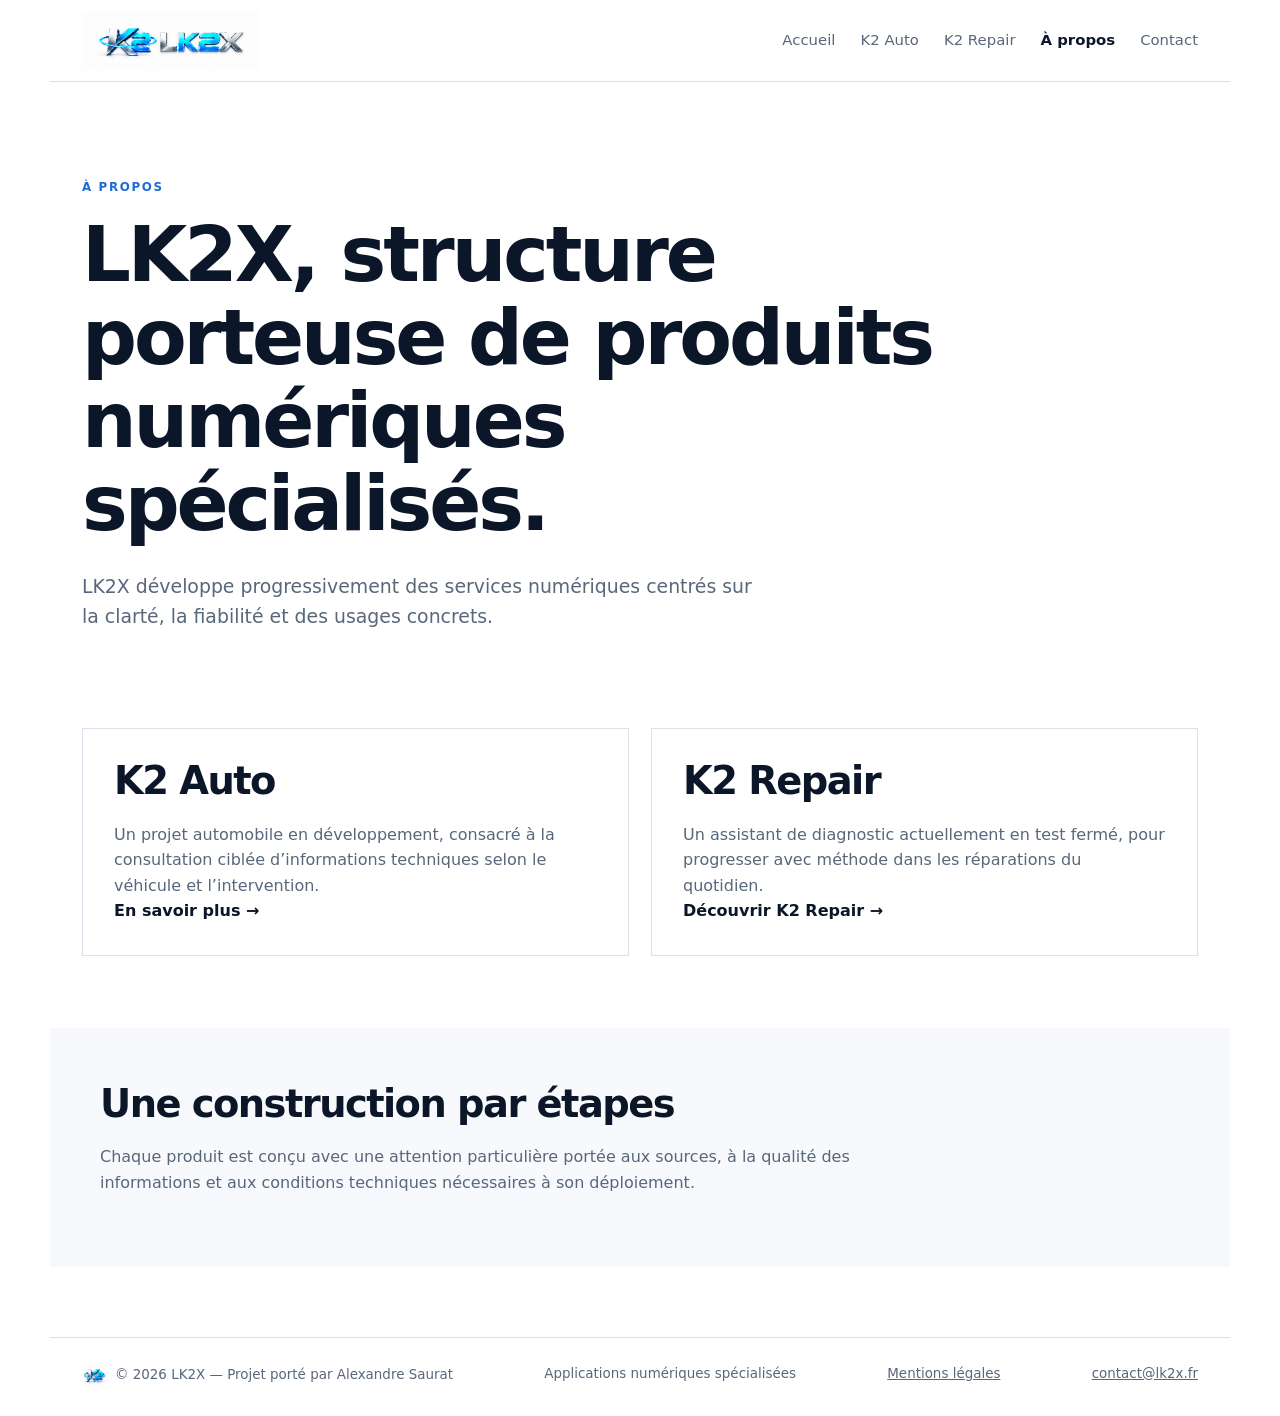
==== commit eb086320: "Add LK2X legal information and footer links" ====
--- a/a-propos/index.html
+++ b/a-propos/index.html
@@ -77,6 +77,7 @@
           alt=""
         /><span>© 2026 LK2X — Projet porté par Alexandre Saurat</span></span
       ><span>Applications numériques spécialisées</span
+      ><a href="../mentions-legales/index.html">Mentions légales</a
       ><a href="mailto:contact@lk2x.fr">contact@lk2x.fr</a>
     </footer>
   </body>
--- a/styles.css
+++ b/styles.css
@@ -243,6 +243,20 @@
 footer a {
   color: var(--muted);
 }
+.legal-page {
+  max-width: 820px;
+  padding-top: 86px;
+  padding-bottom: 96px;
+}
+.legal-page section {
+  margin-top: 42px;
+}
+.legal-page h2 {
+  margin-bottom: 12px;
+}
+.legal-page p {
+  max-width: 760px;
+}
 @media (max-width: 700px) {
   header,
   main,
